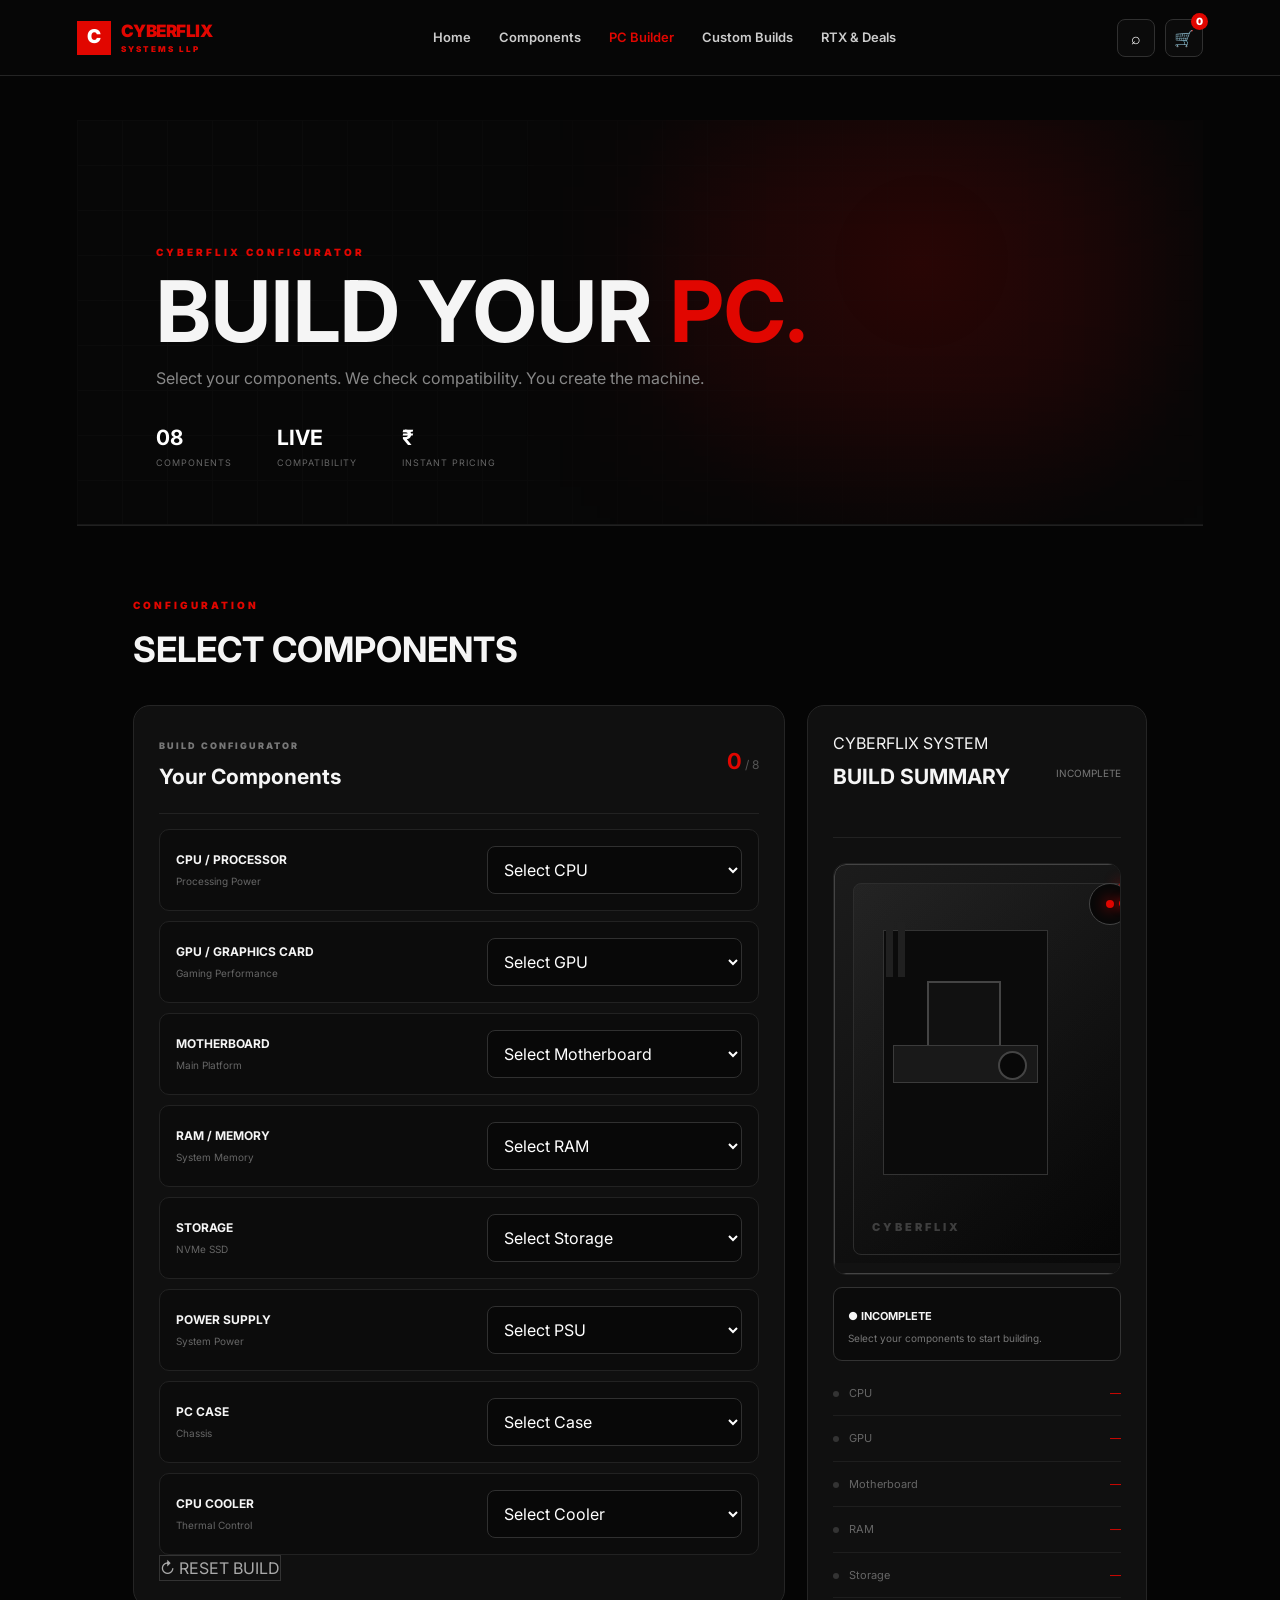
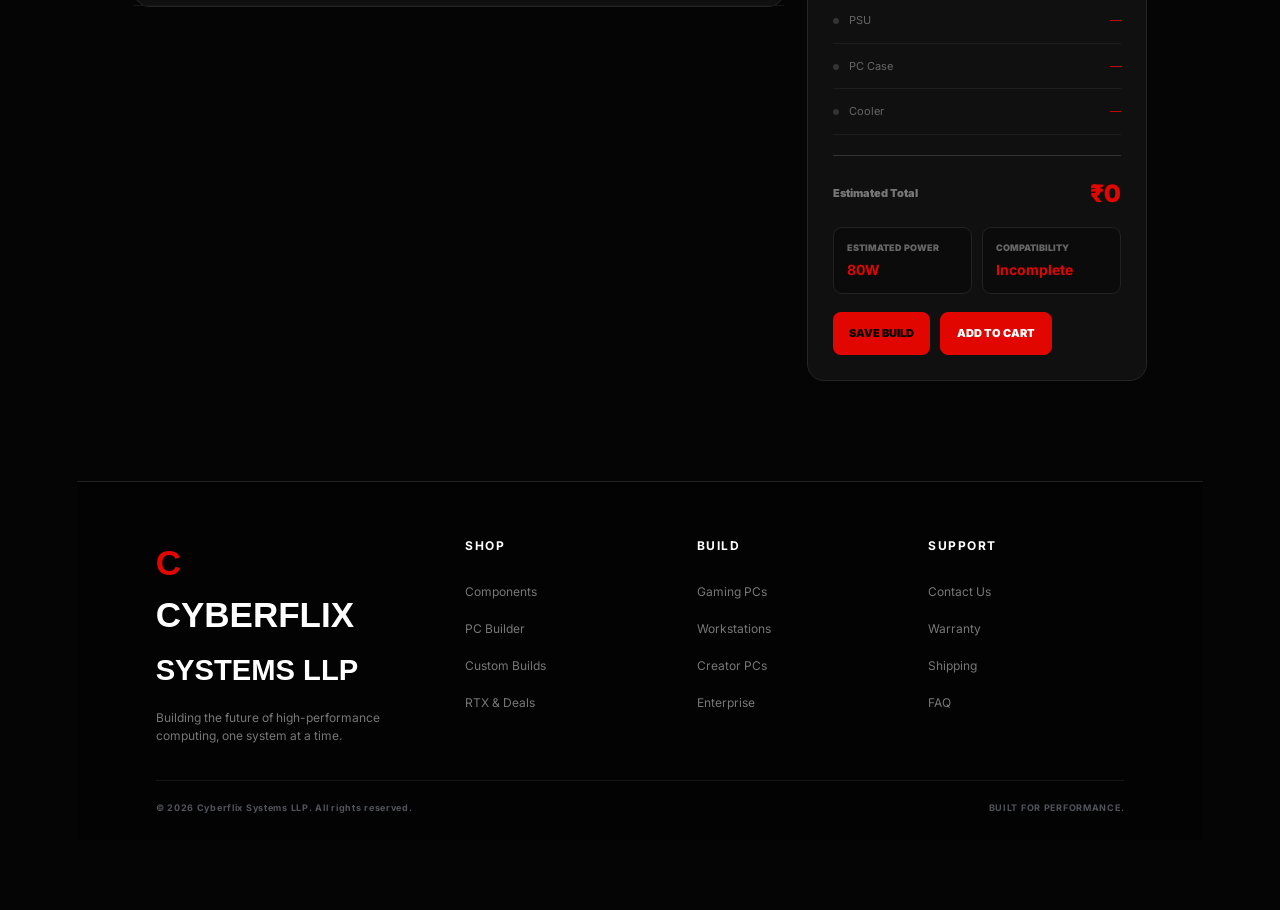
==== builder.html @ 54160a62 "Add files via upload" ====
<!DOCTYPE html>
<html lang="en">

<head>

    <meta charset="UTF-8">

    <meta
        name="viewport"
        content="width=device-width, initial-scale=1.0"
    >

    <title>PC Builder | Cyberflix Systems LLP</title>

    <link
        rel="stylesheet"
        href="style.css"
    >

    <link
        href="https://fonts.googleapis.com/css2?family=Inter:wght@400;500;600;700;800&family=Orbitron:wght@500;600;700;800&display=swap"
        rel="stylesheet"
    >

</head>


<body class="builder-page">


<!-- NAVBAR -->

<header class="navbar">

    <div class="nav-container">

        <a href="index.html" class="logo">

            <span class="logo-mark">
                C
            </span>

            <span class="logo-text">
                CYBERFLIX
                <small>SYSTEMS LLP</small>
            </span>

        </a>


        <nav class="nav-links">

            <a href="index.html">
                Home
            </a>

            <a href="components.html">
                Components
            </a>

            <a href="builder.html" class="active">
                PC Builder
            </a>

            <a href="index.html#custom-pcs">
                Custom Builds
            </a>

            <a href="index.html#deals">
                RTX & Deals
            </a>

        </nav>


        <div class="nav-actions">

            <button
                class="nav-icon"
                onclick="goToComponents()"
            >
                ⌕
            </button>

            <button
                class="nav-icon cart-icon"
                onclick="goToCart()"
            >
                🛒
                <span id="cartCount">0</span>
            </button>

            <button
                class="menu-btn"
                onclick="toggleMenu()"
            >
                ☰
            </button>

        </div>

    </div>

</header>


<!-- MOBILE MENU -->

<div
    class="mobile-menu"
    id="mobileMenu"
>

    <a href="index.html">Home</a>

    <a href="components.html">
        Components
    </a>

    <a href="builder.html">
        PC Builder
    </a>

    <a href="index.html#custom-pcs">
        Custom Builds
    </a>

    <a href="index.html#deals">
        RTX & Deals
    </a>

</div>


<!-- HERO -->

<section class="builder-hero">

    <div class="builder-grid-bg"></div>

    <div class="builder-glow"></div>


    <div class="builder-hero-content">

        <div class="builder-label">
            CYBERFLIX CONFIGURATOR
        </div>

        <h1>
            BUILD YOUR
            <span>PC.</span>
        </h1>

        <p>
            Select your components.
            We check compatibility.
            You create the machine.
        </p>


        <div class="builder-mini-stats">

            <div>
                <strong>08</strong>
                <span>Components</span>
            </div>

            <div>
                <strong>LIVE</strong>
                <span>Compatibility</span>
            </div>

            <div>
                <strong>₹</strong>
                <span>Instant Pricing</span>
            </div>

        </div>

    </div>

</section>


<!-- BUILDER -->

<main class="builder-container">

    <div class="builder-section-title">

        <span>
            CONFIGURATION
        </span>

        <h2>
            SELECT COMPONENTS
        </h2>

    </div>


    <div class="builder-layout">


        <!-- LEFT -->

        <section class="component-panel">

            <div class="panel-header">

                <div>

                    <span>
                        BUILD CONFIGURATOR
                    </span>

                    <h2>
                        Your Components
                    </h2>

                </div>


                <div class="component-count">

                    <strong id="selectedCount">
                        0
                    </strong>

                    / 8

                </div>

            </div>


            <div class="component-list">


                <!-- CPU -->

                <div class="component-row">

                    <div class="component-name">

                        <strong>
                            CPU / PROCESSOR
                        </strong>

                        <span>
                            Processing Power
                        </span>

                    </div>


                    <select
                        id="cpu"
                        class="component-select"
                    >

                        <option value="">
                            Select CPU
                        </option>

                        <option
                            value="18000"
                            data-name="Intel Core i5-14600K"
                            data-power="125"
                            data-platform="intel"
                        >
                            Intel Core i5-14600K — ₹18,000
                        </option>

                        <option
                            value="25000"
                            data-name="Intel Core i7-14700K"
                            data-power="125"
                            data-platform="intel"
                        >
                            Intel Core i7-14700K — ₹25,000
                        </option>

                        <option
                            value="32000"
                            data-name="AMD Ryzen 7 7800X3D"
                            data-power="120"
                            data-platform="amd"
                        >
                            AMD Ryzen 7 7800X3D — ₹32,000
                        </option>

                    </select>

                </div>


                <!-- GPU -->

                <div class="component-row">

                    <div class="component-name">

                        <strong>
                            GPU / GRAPHICS CARD
                        </strong>

                        <span>
                            Gaming Performance
                        </span>

                    </div>


                    <select
                        id="gpu"
                        class="component-select"
                    >

                        <option value="">
                            Select GPU
                        </option>

                        <option
                            value="30000"
                            data-name="GeForce RTX 4060 8GB"
                            data-power="115"
                        >
                            GeForce RTX 4060 8GB — ₹30,000
                        </option>

                        <option
                            value="50000"
                            data-name="GeForce RTX 4070 SUPER 12GB"
                            data-power="220"
                        >
                            GeForce RTX 4070 SUPER 12GB — ₹50,000
                        </option>

                        <option
                            value="75000"
                            data-name="GeForce RTX 4080 SUPER 16GB"
                            data-power="320"
                        >
                            GeForce RTX 4080 SUPER 16GB — ₹75,000
                        </option>

                    </select>

                </div>


                <!-- MOTHERBOARD -->

                <div class="component-row">

                    <div class="component-name">

                        <strong>
                            MOTHERBOARD
                        </strong>

                        <span>
                            Main Platform
                        </span>

                    </div>


                    <select
                        id="motherboard"
                        class="component-select"
                    >

                        <option value="">
                            Select Motherboard
                        </option>

                        <option
                            value="15000"
                            data-name="MSI B760 Gaming Plus WiFi"
                            data-platform="intel"
                        >
                            MSI B760 Gaming Plus WiFi — ₹15,000
                        </option>

                        <option
                            value="22000"
                            data-name="MSI Z790 Gaming WiFi"
                            data-platform="intel"
                        >
                            MSI Z790 Gaming WiFi — ₹22,000
                        </option>

                        <option
                            value="18000"
                            data-name="MSI B650 Gaming Plus"
                            data-platform="amd"
                        >
                            MSI B650 Gaming Plus — ₹18,000
                        </option>

                    </select>

                </div>


                <!-- RAM -->

                <div class="component-row">

                    <div class="component-name">

                        <strong>
                            RAM / MEMORY
                        </strong>

                        <span>
                            System Memory
                        </span>

                    </div>


                    <select
                        id="ram"
                        class="component-select"
                    >

                        <option value="">
                            Select RAM
                        </option>

                        <option
                            value="6000"
                            data-name="16GB DDR5 6000MHz"
                        >
                            16GB DDR5 6000MHz — ₹6,000
                        </option>

                        <option
                            value="11000"
                            data-name="32GB DDR5 6000MHz"
                        >
                            32GB DDR5 6000MHz — ₹11,000
                        </option>

                        <option
                            value="19000"
                            data-name="64GB DDR5 6000MHz"
                        >
                            64GB DDR5 6000MHz — ₹19,000
                        </option>

                    </select>

                </div>


                <!-- STORAGE -->

                <div class="component-row">

                    <div class="component-name">

                        <strong>
                            STORAGE
                        </strong>

                        <span>
                            NVMe SSD
                        </span>

                    </div>


                    <select
                        id="storage"
                        class="component-select"
                    >

                        <option value="">
                            Select Storage
                        </option>

                        <option
                            value="5000"
                            data-name="1TB NVMe SSD"
                        >
                            1TB NVMe SSD — ₹5,000
                        </option>

                        <option
                            value="9000"
                            data-name="2TB NVMe SSD"
                        >
                            2TB NVMe SSD — ₹9,000
                        </option>

                    </select>

                </div>


                <!-- PSU -->

                <div class="component-row">

                    <div class="component-name">

                        <strong>
                            POWER SUPPLY
                        </strong>

                        <span>
                            System Power
                        </span>

                    </div>


                    <select
                        id="psu"
                        class="component-select"
                    >

                        <option value="">
                            Select PSU
                        </option>

                        <option
                            value="7000"
                            data-name="650W Gold PSU"
                            data-watt="650"
                        >
                            650W Gold PSU — ₹7,000
                        </option>

                        <option
                            value="10000"
                            data-name="750W Gold PSU"
                            data-watt="750"
                        >
                            750W Gold PSU — ₹10,000
                        </option>

                        <option
                            value="15000"
                            data-name="850W Gold PSU"
                            data-watt="850"
                        >
                            850W Gold PSU — ₹15,000
                        </option>

                    </select>

                </div>


                <!-- CASE -->

                <div class="component-row">

                    <div class="component-name">

                        <strong>
                            PC CASE
                        </strong>

                        <span>
                            Chassis
                        </span>

                    </div>


                    <select
                        id="case"
                        class="component-select"
                    >

                        <option value="">
                            Select Case
                        </option>

                        <option
                            value="6000"
                            data-name="Airflow Gaming Case"
                        >
                            Airflow Gaming Case — ₹6,000
                        </option>

                        <option
                            value="9000"
                            data-name="RGB Gaming Case"
                        >
                            RGB Gaming Case — ₹9,000
                        </option>

                        <option
                            value="14000"
                            data-name="Premium Glass Case"
                        >
                            Premium Glass Case — ₹14,000
                        </option>

                    </select>

                </div>


                <!-- COOLER -->

                <div class="component-row">

                    <div class="component-name">

                        <strong>
                            CPU COOLER
                        </strong>

                        <span>
                            Thermal Control
                        </span>

                    </div>


                    <select
                        id="cooler"
                        class="component-select"
                    >

                        <option value="">
                            Select Cooler
                        </option>

                        <option
                            value="4000"
                            data-name="Air Cooler"
                        >
                            Air Cooler — ₹4,000
                        </option>

                        <option
                            value="8000"
                            data-name="240mm AIO Cooler"
                        >
                            240mm AIO Cooler — ₹8,000
                        </option>

                        <option
                            value="12000"
                            data-name="360mm AIO Cooler"
                        >
                            360mm AIO Cooler — ₹12,000
                        </option>

                    </select>

                </div>

            </div>


            <div class="reset-area">

                <button
                    class="reset-btn"
                    onclick="resetBuild()"
                >
                    ↻ RESET BUILD
                </button>

            </div>

        </section>


        <!-- RIGHT -->

        <aside class="build-summary">


            <div class="summary-header">

                <div>

                    <span>
                        CYBERFLIX SYSTEM
                    </span>

                    <h2>
                        BUILD SUMMARY
                    </h2>

                </div>


                <div
                    class="summary-status"
                    id="summaryStatus"
                >
                    INCOMPLETE
                </div>

            </div>


            <!-- PC PREVIEW -->

            <div class="pc-preview">

                <div class="preview-label">
                    LIVE PREVIEW
                </div>

                <div class="preview-ring ring-one"></div>

                <div class="preview-ring ring-two"></div>


                <div class="pc-case">

                    <div class="pc-glass"></div>

                    <div class="pc-board"></div>

                    <div class="pc-gpu"></div>

                    <div class="pc-ram ram-one"></div>

                    <div class="pc-ram ram-two"></div>

                    <div class="pc-fan"></div>

                    <div class="pc-led"></div>

                    <div class="pc-bottom"></div>

                </div>

            </div>


            <!-- COMPATIBILITY -->

            <div
                class="compatibility-box"
                id="compatibilityBox"
            >

                <strong>
                    ● INCOMPLETE
                </strong>

                <p>
                    Select all components to complete your build.
                </p>

            </div>


            <!-- SUMMARY -->

            <div class="summary-components">


                <div class="summary-item">

                    <div
                        class="summary-item-name"
                        id="summaryCpuName"
                    >
                        <i></i>
                        CPU
                    </div>

                    <span
                        class="summary-price"
                        id="summaryCpuPrice"
                    >
                        —
                    </span>

                </div>


                <div class="summary-item">

                    <div
                        class="summary-item-name"
                        id="summaryGpuName"
                    >
                        <i></i>
                        GPU
                    </div>

                    <span
                        class="summary-price"
                        id="summaryGpuPrice"
                    >
                        —
                    </span>

                </div>


                <div class="summary-item">

                    <div
                        class="summary-item-name"
                        id="summaryMotherboardName"
                    >
                        <i></i>
                        Motherboard
                    </div>

                    <span
                        class="summary-price"
                        id="summaryMotherboardPrice"
                    >
                        —
                    </span>

                </div>


                <div class="summary-item">

                    <div
                        class="summary-item-name"
                        id="summaryRamName"
                    >
                        <i></i>
                        RAM
                    </div>

                    <span
                        class="summary-price"
                        id="summaryRamPrice"
                    >
                        —
                    </span>

                </div>


                <div class="summary-item">

                    <div
                        class="summary-item-name"
                        id="summaryStorageName"
                    >
                        <i></i>
                        Storage
                    </div>

                    <span
                        class="summary-price"
                        id="summaryStoragePrice"
                    >
                        —
                    </span>

                </div>


                <div class="summary-item">

                    <div
                        class="summary-item-name"
                        id="summaryPsuName"
                    >
                        <i></i>
                        PSU
                    </div>

                    <span
                        class="summary-price"
                        id="summaryPsuPrice"
                    >
                        —
                    </span>

                </div>


                <div class="summary-item">

                    <div
                        class="summary-item-name"
                        id="summaryCaseName"
                    >
                        <i></i>
                        PC Case
                    </div>

                    <span
                        class="summary-price"
                        id="summaryCasePrice"
                    >
                        —
                    </span>

                </div>


                <div class="summary-item">

                    <div
                        class="summary-item-name"
                        id="summaryCoolerName"
                    >
                        <i></i>
                        Cooler
                    </div>

                    <span
                        class="summary-price"
                        id="summaryCoolerPrice"
                    >
                        —
                    </span>

                </div>

            </div>


            <!-- TOTAL -->

            <div class="build-total">

                <div class="total-row">

                    <span>
                        Estimated Total
                    </span>

                    <strong
                        id="totalPrice"
                        class="total-price"
                    >
                        ₹0
                    </strong>

                </div>


                <div class="build-info">

                    <div class="info-box">

                        <span>
                            Estimated Power
                        </span>

                        <strong id="powerValue">
                            0W
                        </strong>

                    </div>


                    <div class="info-box">

                        <span>
                            Compatibility
                        </span>

                        <strong id="compatibilityValue">
                            Incomplete
                        </strong>

                    </div>

                </div>


                <div class="builder-actions">

                    <button
                        class="builder-btn"
                        onclick="saveBuild()"
                    >
                        SAVE BUILD
                    </button>

                    <button
                        class="builder-btn primary"
                        onclick="addBuildToCart()"
                    >
                        ADD TO CART
                    </button>

                </div>

            </div>

        </aside>

    </div>

</main>


<!-- FOOTER -->

<footer class="footer">

    <div class="footer-container">

        <div class="footer-brand">

            <div class="footer-logo">

                <span>C</span>

                <div>
                    CYBERFLIX
                    <small>SYSTEMS LLP</small>
                </div>

            </div>

            <p>
                Building the future of high-performance
                computing, one system at a time.
            </p>

        </div>


        <div class="footer-column">

            <h4>SHOP</h4>

            <a href="components.html">Components</a>
            <a href="builder.html">PC Builder</a>
            <a href="#">Custom Builds</a>
            <a href="#">RTX & Deals</a>

        </div>


        <div class="footer-column">

            <h4>BUILD</h4>

            <a href="#">Gaming PCs</a>
            <a href="#">Workstations</a>
            <a href="#">Creator PCs</a>
            <a href="#">Enterprise</a>

        </div>


        <div class="footer-column">

            <h4>SUPPORT</h4>

            <a href="#">Contact Us</a>
            <a href="#">Warranty</a>
            <a href="#">Shipping</a>
            <a href="#">FAQ</a>

        </div>

    </div>


    <div class="footer-bottom">

        <span>
            © 2026 Cyberflix Systems LLP.
            All rights reserved.
        </span>

        <span>
            BUILT FOR PERFORMANCE.
        </span>

    </div>

</footer>


<script src="builder.js"></script>

</body>
</html>
---- style.css ----
/* =========================================================
   CYBERFLIX SYSTEMS LLP
   MASTER STYLE.CSS
   Home + Components + Builder + Cart + Checkout + Confirmation
   ========================================================= */

/* =========================
   RESET
========================= */

* {
    margin: 0;
    padding: 0;
    box-sizing: border-box;
}

html {
    scroll-behavior: smooth;
}

body {
    background: #050505;
    color: #ffffff;
    font-family: Arial, Helvetica, sans-serif;
    line-height: 1.5;
    overflow-x: hidden;
}

a {
    color: inherit;
    text-decoration: none;
}

button,
input,
select,
textarea {
    font-family: inherit;
}

button {
    cursor: pointer;
}

/* =========================
   VARIABLES
========================= */

:root {
    --black: #050505;
    --dark: #080808;
    --card: #101010;
    --card-light: #151515;
    --border: #272727;
    --border-light: #363636;
    --white: #ffffff;
    --gray: #888888;
    --light-gray: #aaaaaa;
    --green: #e10600;
}

/* =========================================================
   NAVBAR
========================================================= */

.navbar {
    position: fixed;
    top: 0;
    left: 0;

    width: 100%;
    height: 72px;

    padding: 0 6%;

    display: flex;
    align-items: center;
    justify-content: space-between;

    background: rgba(5, 5, 5, 0.96);

    border-bottom: 1px solid #222;

    z-index: 9999;

    backdrop-filter: blur(15px);
}

.logo {
    font-size: 19px;
    font-weight: 900;
    letter-spacing: -0.5px;
    white-space: nowrap;
}

.logo span {
    color: var(--green);
}

.navbar nav {
    display: flex;
    align-items: center;
    gap: 28px;
}

.navbar nav a {
    color: #cccccc;
    font-size: 13px;
    font-weight: 600;

    transition: 0.25s;
}

.navbar nav a:hover {
    color: var(--green);
}

.nav-actions {
    display: flex;
    align-items: center;
    gap: 8px;
}

.nav-actions a {
    border: 1px solid #333;
    border-radius: 7px;

    padding: 9px 14px;

    font-size: 12px;
    font-weight: 700;

    transition: 0.25s;
}

.nav-actions a:hover {
    color: var(--green);
    border-color: var(--green);
}

/* =========================================================
   HOME PAGE
========================================================= */

.hero {
    min-height: 100vh;

    padding: 120px 7% 70px;

    display: grid;
    grid-template-columns: 1fr 1fr;
    align-items: center;

    gap: 50px;

    background:
        radial-gradient(
            circle at 80% 45%,
            rgba(225,6,0,0.08),
            transparent 35%
        ),
        #050505;
}

.hero-content {
    position: relative;
    z-index: 2;
}

.hero-eyebrow {
    color: var(--green);

    font-size: 11px;
    font-weight: 900;

    letter-spacing: 4px;

    margin-bottom: 18px;
}

.hero h1 {
    font-size: clamp(48px, 7vw, 92px);

    line-height: 0.92;

    letter-spacing: -4px;

    font-weight: 900;

    margin-bottom: 25px;
}

.hero h1 span {
    color: var(--green);
}

.hero p {
    max-width: 620px;

    color: #999;

    font-size: 17px;

    line-height: 1.7;

    margin-bottom: 28px;
}

.hero-buttons {
    display: flex;
    flex-wrap: wrap;
    gap: 12px;
}

.btn-primary,
.btn-secondary {
    display: inline-flex;

    align-items: center;
    justify-content: center;

    padding: 14px 22px;

    border-radius: 8px;

    font-size: 12px;
    font-weight: 900;

    transition: 0.25s;
}

.btn-primary {
    background: var(--green);
    color: #050505;
}

.btn-primary:hover {
    transform: translateY(-3px);
    box-shadow: 0 12px 30px rgba(225,6,0,0.18);
}

.btn-secondary {
    color: white;
    border: 1px solid #333;
}

.btn-secondary:hover {
    color: var(--green);
    border-color: var(--green);
}

/* =========================================================
   HOME PC VISUAL
========================================================= */

.hero-visual {
    min-height: 500px;

    display: flex;
    align-items: center;
    justify-content: center;

    position: relative;
}

.pc-case {
    width: 310px;
    height: 410px;

    position: relative;

    border: 1px solid #444;
    border-radius: 12px;

    background:
        linear-gradient(
            145deg,
            #1c1c1c,
            #080808
        );

    box-shadow:
        30px 30px 80px rgba(0,0,0,0.7);
}

.pc-case::before {
    content: "";

    position: absolute;

    top: 18px;
    right: 18px;

    width: 7px;
    height: 7px;

    border-radius: 50%;

    background: var(--green);

    box-shadow: 0 0 14px var(--green);
}

.pc-glass {
    position: absolute;

    top: 18px;
    left: 18px;
    right: 18px;
    bottom: 18px;

    border: 1px solid #2d2d2d;
    border-radius: 8px;

    background:
        linear-gradient(
            135deg,
            rgba(255,255,255,0.04),
            rgba(0,0,0,0.35)
        );

    overflow: hidden;
}

.pc-glass::after {
    content: "CYBERFLIX";

    position: absolute;

    bottom: 18px;
    left: 18px;

    color: rgba(255,255,255,0.2);

    font-size: 11px;

    letter-spacing: 3px;

    font-weight: 900;
}

.pc-board {
    position: absolute;

    top: 65px;
    left: 48px;

    width: 165px;
    height: 245px;

    border: 1px solid #333;

    background: #0b0b0b;
}

.pc-board::before {
    content: "";

    position: absolute;

    top: 50px;
    left: 43px;

    width: 70px;
    height: 70px;

    border: 2px solid #444;

    background: #111;
}

.pc-gpu {
    position: absolute;

    top: 180px;
    left: 58px;

    width: 145px;
    height: 38px;

    background: #191919;

    border: 1px solid #3b3b3b;
}

.pc-gpu::after {
    content: "";

    position: absolute;

    right: 10px;
    top: 5px;

    width: 25px;
    height: 25px;

    border-radius: 50%;

    border: 2px solid #444;

    background: #080808;
}

.pc-fan {
    position: absolute;

    right: 25px;

    width: 55px;
    height: 55px;

    border-radius: 50%;

    background: #080808;

    border: 2px solid #333;
}

.pc-fan::after {
    content: "";

    position: absolute;

    top: 50%;
    left: 50%;

    width: 8px;
    height: 8px;

    transform: translate(-50%, -50%);

    border-radius: 50%;

    background: var(--green);

    box-shadow: 0 0 14px var(--green);
}

.fan-1 {
    top: 30px;
}

.fan-2 {
    top: 100px;
}

.fan-3 {
    top: 170px;
}

/* =========================================================
   COMMON SECTION
========================================================= */

.section-container {
    width: 100%;
    max-width: 1400px;

    margin: auto;

    padding-left: 6%;
    padding-right: 6%;
}

.section-label {
    color: var(--green);

    font-size: 11px;

    letter-spacing: 3px;

    font-weight: 900;

    margin-bottom: 10px;
}

.section-title {
    font-size: clamp(35px, 5vw, 65px);

    line-height: 1;

    letter-spacing: -3px;

    font-weight: 900;
}

.section-title span {
    color: var(--green);
}

/* =========================================================
   COMPONENT HOME SECTION
========================================================= */

.components-section {
    padding: 100px 0;

    background: #080808;
}

.components-heading {
    display: flex;

    justify-content: space-between;
    align-items: flex-end;

    gap: 30px;

    margin-bottom: 40px;
}

.components-heading p {
    max-width: 420px;

    color: #777;

    font-size: 13px;
}

/* =========================================================
   COMPONENT CARDS
========================================================= */

.component-grid {
    display: grid;

    grid-template-columns: repeat(4, 1fr);

    gap: 14px;
}

.component-card {
    min-height: 255px;

    padding: 25px;

    position: relative;

    overflow: hidden;

    background:
        linear-gradient(
            145deg,
            #131313,
            #090909
        );

    border: 1px solid #252525;

    border-radius: 14px;

    transition: 0.3s;
}

.component-card:hover {
    transform: translateY(-6px);

    border-color: rgba(225,6,0,0.45);

    box-shadow: 0 20px 50px rgba(0,0,0,0.5);
}

.component-card .component-icon {
    width: 45px;
    height: 45px;

    display: flex;
    align-items: center;
    justify-content: center;

    margin-bottom: 32px;

    border: 1px solid #333;
    border-radius: 9px;

    color: var(--green);

    background: #080808;

    font-size: 12px;
    font-weight: 900;
}

.component-card h3 {
    font-size: 19px;

    margin-bottom: 5px;
}

.component-card p {
    color: #777;

    font-size: 13px;

    margin-bottom: 22px;
}

.component-card a {
    color: #fff;

    font-size: 12px;

    font-weight: 800;
}

.component-card a:hover {
    color: var(--green);
}

/* =========================================================
   BUILDER TEASER
========================================================= */

.builder-section {
    padding: 110px 0;

    background:
        radial-gradient(
            circle at 15% 50%,
            rgba(225,6,0,0.06),
            transparent 35%
        ),
        #050505;
}

.builder-box {
    max-width: 1400px;

    margin: auto;

    padding: 55px;

    display: grid;

    grid-template-columns: 1.1fr 0.9fr;

    align-items: center;

    gap: 50px;

    background: #0d0d0d;

    border: 1px solid #252525;

    border-radius: 20px;
}

.builder-content h2 {
    font-size: clamp(40px, 5vw, 70px);

    line-height: 0.95;

    letter-spacing: -3px;

    margin-bottom: 20px;
}

.builder-content h2 span {
    color: var(--green);
}

.builder-content p {
    color: #888;

    max-width: 560px;

    margin-bottom: 28px;
}

.builder-features {
    display: grid;

    grid-template-columns: 1fr 1fr;

    gap: 10px;

    margin-bottom: 28px;
}

.builder-feature {
    padding: 13px;

    border: 1px solid #252525;

    border-radius: 8px;

    color: #999;

    font-size: 12px;
}

.builder-feature strong {
    color: var(--green);
}

/* =========================================================
   WHY SECTION
========================================================= */

.why-section {
    padding: 100px 0;

    background: #080808;
}

.why-grid {
    max-width: 1400px;

    margin: 40px auto 0;

    padding: 0 6%;

    display: grid;

    grid-template-columns: repeat(3, 1fr);

    gap: 15px;
}

.why-card {
    padding: 30px;

    background: #101010;

    border: 1px solid #252525;

    border-radius: 14px;
}

.why-number {
    color: var(--green);

    font-size: 11px;

    letter-spacing: 2px;

    font-weight: 900;

    margin-bottom: 28px;
}

.why-card h3 {
    font-size: 19px;

    margin-bottom: 10px;
}

.why-card p {
    color: #777;

    font-size: 13px;

    line-height: 1.7;
}

/* =========================================================
   FOOTER
========================================================= */

footer {
    background: #030303;

    border-top: 1px solid #202020;

    padding: 55px 6% 25px;
}

.footer-content {
    max-width: 1400px;

    margin: auto;

    display: grid;

    grid-template-columns: 1.5fr 1fr 1fr 1fr;

    gap: 40px;
}

.footer-brand p {
    max-width: 340px;

    color: #666;

    font-size: 12px;

    margin-top: 15px;
}

.footer-column h4 {
    color: #fff;

    font-size: 11px;

    letter-spacing: 1.5px;

    margin-bottom: 18px;
}

.footer-column a {
    display: block;

    color: #666;

    font-size: 12px;

    margin-bottom: 9px;

    transition: 0.2s;
}

.footer-column a:hover {
    color: var(--green);
}

.footer-bottom {
    max-width: 1400px;

    margin: 40px auto 0;

    padding-top: 20px;

    border-top: 1px solid #181818;

    display: flex;

    justify-content: space-between;

    color: #555;

    font-size: 11px;
}

/* =========================================================
   COMPONENT STORE PAGE
========================================================= */

.store-page {
    padding-top: 72px;
}

.store-hero {
    padding: 80px 7%;

    background:
        radial-gradient(
            circle at 80% 40%,
            rgba(225,6,0,0.07),
            transparent 35%
        );
}

.store-hero h1 {
    font-size: clamp(45px, 7vw, 90px);

    line-height: 0.95;

    letter-spacing: -4px;
}

.store-hero h1 span {
    color: var(--green);
}

.store-hero p {
    max-width: 600px;

    color: #777;

    margin-top: 18px;
}

.category-filter {
    display: flex;
    flex-wrap: wrap;
    gap: 8px;

    padding: 18px 7%;

    background: #080808;

    border-top: 1px solid #202020;
    border-bottom: 1px solid #202020;
}

.filter-btn {
    padding: 9px 14px;

    background: transparent;

    border: 1px solid #303030;

    border-radius: 7px;

    color: #888;

    font-size: 11px;

    font-weight: 800;
}

.filter-btn:hover,
.filter-btn.active {
    background: var(--green);

    border-color: var(--green);

    color: #050505;
}

.product-grid {
    max-width: 1400px;

    margin: auto;

    padding: 45px 6% 90px;

    display: grid;

    grid-template-columns: repeat(4, 1fr);

    gap: 16px;
}

.product-card {
    background: #101010;

    border: 1px solid #252525;

    border-radius: 13px;

    overflow: hidden;

    transition: 0.3s;
}

.product-card:hover {
    transform: translateY(-5px);

    border-color: rgba(225,6,0,0.4);
}

.product-image {
    height: 225px;

    background: #080808;

    display: flex;

    align-items: center;
    justify-content: center;

    overflow: hidden;
}

.product-image img {
    width: 100%;
    height: 100%;

    object-fit: contain;

    padding: 18px;

    transition: 0.3s;
}

.product-card:hover .product-image img {
    transform: scale(1.04);
}

.product-info {
    padding: 18px;
}

.product-category {
    color: var(--green);

    font-size: 10px;

    letter-spacing: 1.5px;

    font-weight: 900;

    margin-bottom: 7px;
}

.product-name {
    font-size: 15px;

    font-weight: 800;

    margin-bottom: 6px;
}

.product-brand {
    color: #666;

    font-size: 11px;

    margin-bottom: 14px;
}

.product-price {
    font-size: 18px;

    font-weight: 900;

    margin-bottom: 14px;
}

.product-actions {
    display: grid;

    grid-template-columns: 1fr 1fr;

    gap: 7px;
}

.product-actions button {
    padding: 10px;

    background: #090909;

    border: 1px solid #303030;

    border-radius: 7px;

    color: #fff;

    font-size: 10px;

    font-weight: 800;
}

.product-actions button:hover {
    color: var(--green);

    border-color: var(--green);
}

/* =========================================================
   BUILDER PAGE
========================================================= */

.builder-page {
    min-height: 100vh;

    padding: 120px 6% 70px;

    background:
        radial-gradient(
            circle at 80% 20%,
            rgba(225,6,0,0.05),
            transparent 30%
        );
}

.builder-layout {
    max-width: 1400px;

    margin: auto;

    display: grid;

    grid-template-columns: 1fr 0.8fr;

    gap: 25px;
}

.builder-panel,
.build-summary {
    background: #0d0d0d;

    border: 1px solid #252525;

    border-radius: 16px;

    padding: 25px;
}

.builder-panel h2,
.build-summary h2 {
    margin-bottom: 24px;
}

.component-selector {
    margin-bottom: 17px;
}

.component-selector label {
    display: block;

    color: #888;

    font-size: 11px;

    letter-spacing: 1px;

    text-transform: uppercase;

    margin-bottom: 7px;
}

.component-selector select {
    width: 100%;

    padding: 13px;

    background: #080808;

    border: 1px solid #303030;

    border-radius: 8px;

    color: white;

    outline: none;
}

.component-selector select:focus {
    border-color: var(--green);
}

.build-total {
    color: var(--green);

    font-size: 30px;

    font-weight: 900;
}

/* =========================================================
   BUILDER 3D SUMMARY
========================================================= */

.build-preview,
.builder-preview {
    min-height: 360px;

    display: flex;

    align-items: center;
    justify-content: center;

    position: relative;
}

.preview-case {
    width: 220px;
    height: 300px;

    border: 1px solid #444;

    border-radius: 12px;

    background:
        linear-gradient(
            145deg,
            #1b1b1b,
            #070707
        );

    position: relative;

    box-shadow: 20px 25px 60px rgba(0,0,0,0.65);
}

.preview-case::before {
    content: "";

    position: absolute;

    top: 15px;
    right: 15px;

    width: 6px;
    height: 6px;

    border-radius: 50%;

    background: var(--green);

    box-shadow: 0 0 12px var(--green);
}

.preview-glass {
    position: absolute;

    top: 18px;
    left: 18px;
    right: 18px;
    bottom: 18px;

    border: 1px solid #2f2f2f;

    border-radius: 8px;
}

.preview-motherboard {
    position: absolute;

    left: 38px;
    top: 55px;

    width: 115px;
    height: 170px;

    border: 1px solid #343434;

    background: #0a0a0a;
}

.preview-gpu {
    position: absolute;

    left: 45px;
    top: 145px;

    width: 125px;
    height: 30px;

    background: #181818;

    border: 1px solid #444;
}

.preview-fan {
    position: absolute;

    right: 28px;

    width: 42px;
    height: 42px;

    border-radius: 50%;

    border: 2px solid #333;

    background: #080808;
}

.preview-fan::after {
    content: "";

    position: absolute;

    left: 50%;
    top: 50%;

    width: 6px;
    height: 6px;

    transform: translate(-50%, -50%);

    border-radius: 50%;

    background: var(--green);
}

.preview-fan.one {
    top: 40px;
}

.preview-fan.two {
    top: 92px;
}

.preview-fan.three {
    top: 144px;
}

/* =========================================================
   CART PAGE
========================================================= */

.cart-page {
    min-height: 100vh;

    padding: 120px 7% 70px;
}

.cart-header {
    max-width: 1250px;

    margin: 0 auto 35px;
}

.cart-header h1 {
    font-size: clamp(38px, 5vw, 65px);

    line-height: 1;

    letter-spacing: -3px;
}

.cart-header h1 span {
    color: var(--green);
}

.cart-header p {
    color: #777;

    margin-top: 10px;
}

.cart-layout {
    max-width: 1250px;

    margin: auto;

    display: grid;

    grid-template-columns: 1.5fr 0.75fr;

    gap: 25px;
}

.cart-card,
.cart-summary {
    background: #101010;

    border: 1px solid #242424;

    border-radius: 18px;

    padding: 25px;
}

.cart-card h2,
.cart-summary h2 {
    margin-bottom: 22px;
}

.cart-item {
    display: grid;

    grid-template-columns: 60px 1fr auto;

    align-items: center;

    gap: 18px;

    padding: 18px 0;

    border-bottom: 1px solid #242424;
}

.component-icon {
    width: 60px;
    height: 60px;

    display: flex;
    align-items: center;
    justify-content: center;

    background: #080808;

    border: 1px solid #303030;

    border-radius: 10px;

    color: var(--green);

    font-size: 11px;

    font-weight: 900;
}

.item-category {
    color: #777;

    font-size: 10px;

    text-transform: uppercase;

    letter-spacing: 1px;
}

.item-name {
    font-size: 14px;

    font-weight: 800;
}

.item-price {
    color: var(--green);

    font-weight: 900;

    white-space: nowrap;
}

.cart-actions {
    display: flex;

    justify-content: space-between;

    gap: 15px;

    margin-top: 20px;
}

.clear-btn {
    padding: 11px 17px;

    background: transparent;

    color: #aaa;

    border: 1px solid #333;

    border-radius: 8px;
}

.clear-btn:hover {
    color: #ff5555;

    border-color: #ff5555;
}

.back-builder {
    color: #777;

    font-size: 12px;

    transition: 0.2s;
}

.back-builder:hover {
    color: var(--green);
}

.summary-row {
    display: flex;

    justify-content: space-between;

    gap: 20px;

    margin: 13px 0;

    font-size: 13px;
}

.summary-row span:first-child {
    color: #777;
}

.divider,
.summary-divider {
    height: 1px;

    background: #292929;

    margin: 20px 0;
}

.cart-total,
.summary-total {
    display: flex;

    justify-content: space-between;

    align-items: center;

    font-size: 21px;

    font-weight: 900;
}

.cart-total span:last-child,
.summary-total span:last-child {
    color: var(--green);
}

.checkout-btn,
.place-order-btn {
    width: 100%;

    display: block;

    text-align: center;

    padding: 15px;

    margin-top: 23px;

    background: var(--green);

    color: #050505;

    border: none;

    border-radius: 9px;

    font-size: 12px;

    font-weight: 900;

    transition: 0.25s;
}

.checkout-btn:hover,
.place-order-btn:hover {
    transform: translateY(-2px);

    box-shadow: 0 10px 30px rgba(225,6,0,0.15);
}

.empty-cart {
    text-align: center;

    padding: 70px 20px;
}

.empty-cart-icon {
    font-size: 50px;

    margin-bottom: 15px;
}

.empty-cart p {
    color: #777;

    margin: 10px 0 25px;
}

.shop-btn {
    display: inline-block;

    padding: 13px 22px;

    background: var(--green);

    color: #050505;

    border-radius: 8px;

    font-size: 12px;

    font-weight: 900;
}

/* =========================================================
   CHECKOUT PAGE
========================================================= */

.checkout-page {
    min-height: 100vh;

    padding: 120px 7% 70px;
}

.checkout-header {
    max-width: 1250px;

    margin: 0 auto 35px;
}

.checkout-header h1 {
    font-size: clamp(38px, 5vw, 65px);

    letter-spacing: -3px;
}

.checkout-header h1 span {
    color: var(--green);
}

.checkout-header p {
    color: #777;

    margin-top: 10px;
}

.checkout-layout {
    max-width: 1250px;

    margin: auto;

    display: grid;

    grid-template-columns: 1.5fr 0.8fr;

    gap: 25px;
}

.checkout-card,
.summary-card {
    background: #101010;

    border: 1px solid #242424;

    border-radius: 18px;

    padding: 28px;
}

.checkout-card h2,
.summary-card h2 {
    margin-bottom: 22px;
}

.section-title {
    color: var(--green);

    font-size: 11px;

    letter-spacing: 1.5px;

    text-transform: uppercase;

    font-weight: 900;

    margin: 25px 0 14px;
}

.form-grid {
    display: grid;

    grid-template-columns: 1fr 1fr;

    gap: 14px;
}

.form-group {
    display: flex;

    flex-direction: column;

    gap: 7px;
}

.form-group.full {
    grid-column: 1 / -1;
}

.form-group label {
    color: #999;

    font-size: 11px;
}

.form-group input,
.form-group textarea,
.form-group select {
    width: 100%;

    padding: 13px;

    background: #080808;

    color: white;

    border: 1px solid #303030;

    border-radius: 8px;

    outline: none;

    font-size: 13px;
}

.form-group textarea {
    min-height: 90px;

    resize: vertical;
}

.form-group input:focus,
.form-group textarea:focus,
.form-group select:focus {
    border-color: var(--green);
}

.payment-options {
    display: grid;

    gap: 10px;
}

.payment-option {
    display: block;

    padding: 15px;

    background: #080808;

    border: 1px solid #303030;

    border-radius: 10px;

    cursor: pointer;

    transition: 0.2s;
}

.payment-option:hover,
.payment-option.active {
    border-color: var(--green);

    background: rgba(225,6,0,0.04);
}

.payment-option input {
    accent-color: var(--green);

    margin-right: 8px;
}

.payment-option strong {
    font-size: 13px;
}

.payment-option span {
    display: block;

    color: #666;

    font-size: 11px;

    margin: 5px 0 0 22px;
}

.summary-items {
    display: flex;

    flex-direction: column;

    gap: 13px;
}

.summary-item {
    display: flex;

    justify-content: space-between;

    gap: 15px;

    font-size: 13px;
}

.summary-item span:first-child {
    color: #888;
}

.secure-note {
    text-align: center;

    color: #666;

    font-size: 11px;

    margin-top: 15px;
}

/* =========================================================
   ORDER CONFIRMATION
========================================================= */

.confirmation-page {
    min-height: 100vh;

    padding: 120px 6% 70px;

    display: flex;

    justify-content: center;
}

.confirmation-wrapper {
    width: 100%;

    max-width: 1000px;
}

.success-card {
    text-align: center;

    padding: 50px 30px;

    background: #101010;

    border: 1px solid #252525;

    border-radius: 20px;
}

.success-icon {
    width: 75px;
    height: 75px;

    display: flex;
    align-items: center;
    justify-content: center;

    margin: 0 auto 22px;

    border-radius: 50%;

    background: var(--green);

    color: #050505;

    font-size: 36px;

    font-weight: 900;
}

.success-card h1 {
    font-size: clamp(35px, 6vw, 65px);

    line-height: 1;

    letter-spacing: -3px;
}

.success-card h1 span {
    color: var(--green);
}

.success-card > p {
    color: #888;

    margin: 12px 0 28px;
}

.order-id-box {
    display: inline-block;

    padding: 14px 24px;

    background: #080808;

    border: 1px solid #303030;

    border-radius: 9px;
}

.order-id-label {
    display: block;

    color: #666;

    font-size: 10px;

    text-transform: uppercase;

    letter-spacing: 1px;

    margin-bottom: 5px;
}

.order-id {
    color: var(--green);

    font-size: 18px;

    font-weight: 900;
}

.confirmation-grid {
    display: grid;

    grid-template-columns: 1fr 1fr;

    gap: 18px;

    margin-top: 25px;

    text-align: left;
}

.info-card {
    padding: 21px;

    background: #080808;

    border: 1px solid #252525;

    border-radius: 12px;
}

.info-card h3 {
    color: var(--green);

    font-size: 11px;

    letter-spacing: 1px;

    text-transform: uppercase;

    margin-bottom: 15px;
}

.info-row {
    display: flex;

    justify-content: space-between;

    gap: 20px;

    margin: 9px 0;

    font-size: 13px;
}

.info-row span:first-child {
    color: #666;
}

.info-row strong {
    text-align: right;
}

.order-items {
    margin-top: 18px;

    padding: 21px;

    background: #080808;

    border: 1px solid #252525;

    border-radius: 12px;

    text-align: left;
}

.order-items h3 {
    margin-bottom: 12px;
}

.item-row {
    display: flex;

    justify-content: space-between;

    gap: 20px;

    padding: 11px 0;

    border-bottom: 1px solid #202020;

    font-size: 12px;
}

.item-row span {
    color: #888;
}

.item-row strong {
    color: white;
}

.final-total {
    display: flex;

    justify-content: space-between;

    padding-top: 18px;

    margin-top: 10px;

    border-top: 1px solid #303030;

    font-size: 20px;

    font-weight: 900;
}

.final-total strong {
    color: var(--green);
}

.confirmation-actions {
    display: flex;

    justify-content: center;

    flex-wrap: wrap;

    gap: 10px;

    margin-top: 28px;
}

.confirm-btn {
    display: inline-flex;

    align-items: center;
    justify-content: center;

    padding: 13px 21px;

    border-radius: 8px;

    font-size: 11px;

    font-weight: 900;

    transition: 0.2s;
}

.primary-btn {
    background: var(--green);

    color: #050505;
}

.secondary-btn {
    border: 1px solid #333;

    color: white;
}

.confirm-btn:hover {
    transform: translateY(-2px);
}

/* =========================================================
   SEARCH
========================================================= */

.search-box {
    background: #080808;

    border: 1px solid #303030;

    border-radius: 8px;

    color: white;

    outline: none;

    padding: 12px 15px;
}

.search-box:focus {
    border-color: var(--green);
}

/* =========================================================
   SCROLLBAR
========================================================= */

::-webkit-scrollbar {
    width: 8px;
}

::-webkit-scrollbar-track {
    background: #050505;
}

::-webkit-scrollbar-thumb {
    background: #292929;

    border-radius: 10px;
}

::-webkit-scrollbar-thumb:hover {
    background: #444;
}

/* =========================================================
   RESPONSIVE
========================================================= */

@media (max-width: 1100px) {

    .navbar nav {
        gap: 18px;
    }

    .hero {
        grid-template-columns: 1fr;
    }

    .hero-visual {
        min-height: 420px;
    }

    .component-grid {
        grid-template-columns: repeat(2, 1fr);
    }

    .product-grid {
        grid-template-columns: repeat(3, 1fr);
    }

    .builder-layout {
        grid-template-columns: 1fr;
    }

    .footer-content {
        grid-template-columns: repeat(2, 1fr);
    }

    .checkout-layout {
        grid-template-columns: 1fr;
    }

    .cart-layout {
        grid-template-columns: 1fr;
    }
}

@media (max-width: 800px) {

    .navbar {
        padding: 0 5%;
    }

    .navbar nav {
        display: none;
    }

    .hero {
        padding-left: 5%;
        padding-right: 5%;
    }

    .components-heading {
        display: block;
    }

    .builder-box {
        grid-template-columns: 1fr;

        padding: 30px;
    }

    .why-grid {
        grid-template-columns: 1fr;
    }

    .product-grid {
        grid-template-columns: repeat(2, 1fr);

        padding-left: 5%;
        padding-right: 5%;
    }

    .footer-content {
        grid-template-columns: 1fr;
    }

    .footer-bottom {
        flex-direction: column;
    }

    .confirmation-grid {
        grid-template-columns: 1fr;
    }
}

@media (max-width: 600px) {

    .logo {
        font-size: 16px;
    }

    .nav-actions a {
        padding: 8px 10px;
    }

    .hero {
        padding-top: 110px;
    }

    .hero h1 {
        font-size: 45px;

        letter-spacing: -2px;
    }

    .hero p {
        font-size: 14px;
    }

    .hero-visual {
        min-height: 360px;
    }

    .pc-case {
        width: 250px;
        height: 340px;
    }

    .component-grid {
        grid-template-columns: 1fr;
    }

    .product-grid {
        grid-template-columns: 1fr;
    }

    .builder-features {
        grid-template-columns: 1fr;
    }

    .builder-box {
        padding: 22px;
    }

    .form-grid {
        grid-template-columns: 1fr;
    }

    .form-group.full {
        grid-column: auto;
    }

    .cart-item {
        grid-template-columns: 50px 1fr;
    }

    .cart-item .item-price {
        grid-column: 2;
    }

    .component-icon {
        width: 48px;
        height: 48px;
    }

    .cart-actions {
        flex-direction: column;
    }

    .confirmation-page {
        padding-left: 5%;
        padding-right: 5%;
    }

    .success-card {
        padding: 35px 18px;
    }

    .info-row {
        flex-direction: column;

        gap: 3px;
    }

    .info-row strong {
        text-align: left;
    }
}

/* =========================================================
   CYBERFLIX FINAL UI COMPATIBILITY LAYER
   Matches the current HTML classes in all pages.
========================================================= */

:root{
  --green:#e10600;
  --black:#050505;
  --dark:#0a0a0a;
  --card:#101010;
  --line:#252525;
  --muted:#8b8b8b;
}

body{background:#050505;color:#fff;font-family:Inter,Arial,Helvetica,sans-serif;}
img{max-width:100%;display:block;}
button,select,input,textarea{font:inherit;}

/* ---------- shared navbar ---------- */
.navbar{height:74px;background:rgba(5,5,5,.94);border-bottom:1px solid #222;}
.nav-container{width:min(1250px,90%);height:100%;margin:auto;display:flex;align-items:center;justify-content:space-between;gap:28px;}
.logo{display:flex;align-items:center;gap:10px;color:#fff;font-weight:900;}
.logo-mark{width:34px;height:34px;border:1px solid var(--green);display:grid;place-items:center;color:var(--green);font-weight:900;}
.logo-text{font-size:17px;line-height:1;}
.logo-text small{display:block;color:#777;font-size:8px;letter-spacing:2px;margin-top:5px;}
.nav-links{display:flex;align-items:center;gap:28px;}
.nav-links a{color:#aaa;font-size:13px;font-weight:700;}
.nav-links a:hover,.nav-links a.active{color:var(--green);}
.nav-actions{display:flex;align-items:center;gap:8px;}
.nav-icon,.menu-btn{width:38px;height:38px;border:1px solid #303030;background:#0b0b0b;color:#fff;border-radius:8px;}
.nav-icon:hover,.menu-btn:hover{border-color:var(--green);color:var(--green);}
.cart-icon{position:relative;}
.cart-icon span{position:absolute;right:-6px;top:-7px;min-width:17px;height:17px;border-radius:20px;background:var(--green);color:#050505;font-size:10px;display:grid;place-items:center;font-weight:900;}
.mobile-menu{display:none;position:fixed;top:74px;left:0;right:0;background:#080808;border-bottom:1px solid #222;padding:18px 6%;z-index:9998;}
.mobile-menu a{display:block;padding:12px 0;color:#bbb;border-bottom:1px solid #1d1d1d;font-weight:700;}
.mobile-menu.show{display:block;}

/* ---------- home ---------- */
.hero{min-height:100vh;padding:120px 7% 80px;display:grid;grid-template-columns:1.05fr .95fr;align-items:center;gap:40px;background:radial-gradient(circle at 78% 45%,rgba(225,6,0,.09),transparent 32%),#050505;}
.hero-content{max-width:700px;}
.eyebrow,.hero-eyebrow{color:var(--green);font-size:11px;font-weight:900;letter-spacing:3px;margin-bottom:18px;}
.hero h1{font-size:clamp(52px,7vw,92px);line-height:.9;letter-spacing:-4px;}
.hero h1 span{color:var(--green);}
.hero-text,.hero p{color:#999;max-width:620px;font-size:16px;line-height:1.7;margin:25px 0;}
.hero-buttons{display:flex;gap:12px;flex-wrap:wrap;}
.btn{display:inline-flex;align-items:center;justify-content:center;padding:14px 22px;border-radius:8px;font-size:12px;font-weight:900;}
.btn.primary,.btn-primary{background:var(--green);color:#050505;}
.btn.secondary,.btn-secondary{border:1px solid #333;color:#fff;}
.btn:hover{transform:translateY(-2px);}
.pc-visual{min-height:520px;display:grid;place-items:center;position:relative;}
.pc-glow{position:absolute;width:380px;height:380px;border-radius:50%;background:rgba(225,6,0,.08);filter:blur(60px);}
.pc-visual .pc-case{z-index:2;}
.pc-visual .glass{position:absolute;inset:18px;border:1px solid #333;border-radius:9px;background:linear-gradient(135deg,rgba(255,255,255,.04),rgba(0,0,0,.3));overflow:hidden;}
.pc-visual .fan{position:absolute;width:70px;height:70px;border:2px solid #333;border-radius:50%;box-shadow:0 0 20px rgba(225,6,0,.12);}
.pc-visual .fan::after{content:"";position:absolute;inset:27px;border-radius:50%;background:var(--green);box-shadow:0 0 12px var(--green);}
.pc-visual .fan1{right:22px;top:25px}.pc-visual .fan2{right:22px;top:105px}.pc-visual .fan3{right:22px;top:185px;}
.pc-visual .gpu{position:absolute;left:35px;top:180px;width:160px;height:42px;border:1px solid #383838;background:#161616;display:grid;place-items:center;color:#777;font-size:10px;font-weight:900;letter-spacing:2px;}
.components{padding:100px 7%;background:#080808;}
.section-title{text-align:center;margin-bottom:45px;}
.section-title p{color:var(--green);font-size:10px;letter-spacing:3px;font-weight:900;}
.section-title h2{font-size:42px;margin-top:10px;letter-spacing:-2px;}
.section-title h2 span{color:var(--green);}
.component-grid{display:grid;grid-template-columns:repeat(4,1fr);gap:14px;max-width:1250px;margin:auto;}
.component-card{background:#101010;border:1px solid #242424;border-radius:12px;padding:28px;transition:.25s;}
.component-card:hover{transform:translateY(-5px);border-color:#444;}
.component-card .icon{font-size:25px;color:var(--green);margin-bottom:20px;}
.component-card h3{font-size:15px}.component-card p{color:#777;font-size:12px;margin:7px 0 18px}.component-card a{color:var(--green);font-size:12px;font-weight:800;}
.builder{padding:100px 7%;display:grid;grid-template-columns:1fr 380px;gap:60px;align-items:center;background:#050505;}
.builder-content{max-width:650px}.builder-content h2{font-size:clamp(40px,5vw,65px);line-height:.95;margin-bottom:20px}.builder-content h2 span{color:var(--green)}.builder-content>p{color:#888;line-height:1.7;}
.builder-features{display:grid;gap:12px;margin:28px 0}.builder-features div{display:flex;gap:15px;align-items:center}.builder-features strong{color:var(--green);font-size:12px}.builder-features span{color:#bbb;font-size:13px;}
.builder-btn{border:0;background:var(--green);color:#050505;padding:14px 22px;border-radius:8px;font-weight:900;}
.builder-card{background:#101010;border:1px solid #252525;border-radius:16px;padding:25px;}
.build-header{display:flex;justify-content:space-between;color:#aaa;font-size:11px;font-weight:900;letter-spacing:1px;margin-bottom:18px}.status{color:var(--green);}
.build-item{display:flex;justify-content:space-between;padding:14px 0;border-bottom:1px solid #222;font-size:12px}.build-item span{color:#777}.build-item strong{color:#ccc;}
.why{padding:100px 7%;background:#080808}.why-grid{display:grid;grid-template-columns:repeat(3,1fr);gap:15px;max-width:1200px;margin:auto}.why-card{background:#101010;border:1px solid #252525;padding:28px;border-radius:14px}.why-card h3{margin-bottom:10px}.why-card p{color:#777;font-size:13px;line-height:1.7;}
.footer{background:#030303;border-top:1px solid #202020;padding:55px 7% 25px}.footer-container{max-width:1250px;margin:auto;display:grid;grid-template-columns:1.4fr 1fr 1fr 1fr;gap:35px}.footer-logo{font-weight:900;font-size:20px;color:var(--green)}.footer-brand p,.footer-column a{color:#777;font-size:12px}.footer-column{display:flex;flex-direction:column;gap:10px}.footer-column h4{font-size:12px}.footer-bottom,.copyright{max-width:1250px;margin:35px auto 0;padding-top:20px;border-top:1px solid #1d1d1d;color:#555;font-size:11px;}

/* ---------- store ---------- */
.store-page{padding:105px 0 70px;min-height:100vh;background:#050505;}
.store-container{width:min(1250px,90%);margin:auto;}
.store-top{display:flex;justify-content:space-between;align-items:flex-end;gap:20px;margin-bottom:30px;}
.store-hero{position:relative;padding:50px 0 35px;overflow:hidden;}
.store-hero-content{position:relative;z-index:2}.hero-small-title{color:var(--green);font-size:11px;letter-spacing:3px;font-weight:900}.store-hero h1{font-size:clamp(45px,6vw,75px);line-height:.95;margin:12px 0}.store-hero h1 span{color:var(--green)}.store-hero p{color:#888;max-width:650px}.hero-glow{position:absolute;width:450px;height:450px;border-radius:50%;right:5%;top:-100px;background:rgba(225,6,0,.07);filter:blur(70px);}
.hero-stats{display:flex;gap:30px;margin-top:28px}.hero-stats strong{display:block;font-size:22px}.hero-stats span{font-size:10px;color:#777;text-transform:uppercase;letter-spacing:1px;}
.category-filters{display:flex;gap:8px;flex-wrap:wrap;margin:25px 0}.filter-btn{background:#0d0d0d;border:1px solid #292929;color:#aaa;padding:10px 15px;border-radius:8px;font-size:11px;font-weight:800}.filter-btn.active,.filter-btn:hover{background:var(--green);border-color:var(--green);color:#050505;}
.product-toolbar{display:flex;justify-content:space-between;align-items:center;gap:15px;margin:25px 0}.search-wrapper{position:relative;flex:1;max-width:420px}.search-wrapper input{width:100%;background:#0d0d0d;border:1px solid #292929;color:#fff;border-radius:9px;padding:13px 15px 13px 40px;outline:none}.search-wrapper input:focus{border-color:var(--green)}.search-symbol{position:absolute;left:14px;top:10px;color:#777;}
.product-grid{display:grid;grid-template-columns:repeat(4,1fr);gap:15px}.product-card{background:#101010;border:1px solid #252525;border-radius:14px;overflow:hidden;transition:.25s}.product-card:hover{transform:translateY(-4px);border-color:#444}.product-image{height:210px;background:#0b0b0b;display:flex;align-items:center;justify-content:center;padding:18px}.product-image img{width:100%;height:100%;object-fit:contain}.product-info{padding:18px}.product-category{font-size:9px;color:var(--green);letter-spacing:1.5px;font-weight:900}.product-name{font-size:14px;font-weight:800;margin:8px 0}.product-brand{font-size:11px;color:#777}.product-price{font-size:18px;font-weight:900;margin:14px 0;color:#fff}.product-actions{display:flex;gap:8px}.product-actions button,.product-actions a{flex:1;border:1px solid #333;background:#0a0a0a;color:#fff;padding:10px;border-radius:7px;font-size:10px;font-weight:800;text-align:center}.product-actions button:hover,.product-actions a:hover{border-color:var(--green);color:var(--green);}
.hardware-banner{margin-top:55px;border:1px solid #252525;background:#0d0d0d;border-radius:16px;padding:35px;position:relative;overflow:hidden}.hardware-content{position:relative;z-index:2}.hardware-content h2{font-size:32px}.hardware-content p{color:#777;max-width:600px}.banner-btn{display:inline-block;margin-top:18px;background:var(--green);color:#050505;padding:12px 18px;border-radius:8px;font-size:11px;font-weight:900}.banner-lines{position:absolute;inset:0;background:repeating-linear-gradient(120deg,transparent 0 35px,rgba(225,6,0,.025) 36px 37px);}.banner-tech{position:absolute;right:40px;top:30px;color:#555}.tech-chip{display:inline-block;border:1px solid #333;padding:7px 10px;border-radius:6px;color:#777;font-size:9px}.tech-circle{width:80px;height:80px;border:1px solid #333;border-radius:50%;margin-top:20px;}

/* ---------- builder ---------- */
.builder-page{background:#050505;}
.builder-hero{min-height:390px;padding:125px 7% 55px;position:relative;overflow:hidden;border-bottom:1px solid #202020;background:radial-gradient(circle at 75% 40%,rgba(225,6,0,.09),transparent 30%),#050505;}
.builder-grid-bg{position:absolute;inset:0;opacity:.35;background-image:linear-gradient(#151515 1px,transparent 1px),linear-gradient(90deg,#151515 1px,transparent 1px);background-size:45px 45px;mask-image:linear-gradient(to right,#000,transparent);}
.builder-glow{position:absolute;width:500px;height:300px;right:5%;top:20px;background:rgba(225,6,0,.06);filter:blur(70px);}
.builder-hero-content{position:relative;z-index:2;max-width:700px}.builder-label{color:var(--green);font-size:10px;font-weight:900;letter-spacing:3px}.builder-hero h1{font-size:clamp(48px,7vw,85px);line-height:.9;margin:14px 0}.builder-hero h1 span{color:var(--green)}.builder-hero p{color:#888;max-width:550px;line-height:1.7}.builder-mini-stats{display:flex;gap:45px;margin-top:30px}.builder-mini-stats strong{display:block;font-size:21px;color:#fff}.builder-mini-stats span{display:block;color:#666;font-size:9px;text-transform:uppercase;letter-spacing:1px;margin-top:3px;}
.builder-container{width:min(1250px,90%);margin:auto;padding:65px 0 100px}.builder-section-title>span{color:var(--green);font-size:10px;font-weight:900;letter-spacing:3px}.builder-section-title h2{font-size:35px;margin:8px 0 30px;}
.builder-layout{display:grid;grid-template-columns:minmax(0,1.35fr) minmax(340px,.65fr);gap:22px;align-items:start;}
.component-panel,.build-summary{background:#101010;border:1px solid #252525;border-radius:17px;}
.component-panel{padding:25px}.panel-header,.summary-header{display:flex;justify-content:space-between;align-items:center;gap:15px;padding-bottom:20px;border-bottom:1px solid #222}.panel-header>div>span,.summary-header>span{font-size:9px;color:#777;letter-spacing:2px;font-weight:900}.panel-header h2{font-size:21px;margin-top:6px}.component-count{color:#555;font-size:12px}.component-count strong{color:var(--green);font-size:22px;}
.component-list{display:grid;gap:10px;margin-top:15px}.component-row{display:grid;grid-template-columns:1fr minmax(250px,45%);gap:20px;align-items:center;padding:16px;border:1px solid #222;border-radius:10px;background:#0c0c0c}.component-name strong{display:block;font-size:12px}.component-name span{display:block;color:#666;font-size:10px;margin-top:5px}.component-select{width:100%;background:#080808;color:#fff;border:1px solid #303030;border-radius:8px;padding:12px;outline:none}.component-select:focus{border-color:var(--green);}
.builder-actions{display:flex;gap:10px;margin-top:18px;flex-wrap:wrap}.builder-actions button{border-radius:8px;padding:12px 16px;font-size:11px;font-weight:900}.builder-actions .primary{background:var(--green);border:1px solid var(--green);color:#050505}.reset-btn{background:transparent;border:1px solid #333;color:#aaa}.reset-btn:hover{border-color:#ff5555;color:#ff5555;}
.build-summary{padding:25px;position:sticky;top:95px}.summary-header h2{font-size:21px;margin-top:6px}.summary-status{font-size:10px;color:#777}.summary-components{display:grid;gap:0;margin-top:10px}.summary-item{display:grid;grid-template-columns:1fr auto;gap:12px;padding:14px 0;border-bottom:1px solid #1e1e1e}.summary-item-name{font-size:11px;color:#666}.summary-item-name.selected{color:#fff}.summary-item-name i{display:inline-block;width:6px;height:6px;border-radius:50%;background:#333;margin-right:7px}.summary-item-name.selected i{background:var(--green);box-shadow:0 0 8px var(--green)}.summary-price{font-size:11px;color:#aaa}.total-row{display:flex;justify-content:space-between;align-items:center;margin-top:20px;padding-top:20px;border-top:1px solid #333}.total-row span{color:#777;font-size:11px}.total-price{font-size:24px;color:var(--green);font-weight:900}.build-info{display:grid;grid-template-columns:1fr 1fr;gap:10px;margin-top:15px}.info-box{background:#0b0b0b;border:1px solid #222;border-radius:9px;padding:13px}.info-box span{display:block;color:#666;font-size:9px;text-transform:uppercase}.info-box strong{display:block;margin-top:5px;font-size:14px}.compatibility-box{margin-top:12px;padding:14px;border:1px solid #333;border-radius:9px;background:#0b0b0b}.compatibility-box strong{font-size:11px}.compatibility-box p{color:#777;font-size:10px;margin-top:5px}.compatibility-box.success{border-color:#5c1717}.compatibility-box.success strong{color:var(--green)}.compatibility-box.error{border-color:#6d1c1c}.compatibility-box.error strong{color:#ff6868;}
.pc-preview{margin-top:25px;min-height:250px;background:#0a0a0a;border:1px solid #222;border-radius:13px;display:grid;place-items:center;position:relative;overflow:hidden}.preview-label{position:absolute;left:15px;top:13px;color:#555;font-size:9px;letter-spacing:2px}.preview-ring{position:absolute;width:240px;height:240px;border:1px solid #222;border-radius:50%}.ring-one{transform:scale(.7)}.ring-two{transform:scale(.9)}.preview-case{position:relative;width:160px;height:205px;border:1px solid #3a3a3a;border-radius:10px;background:linear-gradient(145deg,#1a1a1a,#080808);z-index:2}.preview-glass{position:absolute;inset:12px;border:1px solid #303030;border-radius:6px}.preview-motherboard{position:absolute;left:30px;top:40px;width:70px;height:105px;background:#0d0d0d;border:1px solid #333}.preview-gpu{position:absolute;left:20px;top:110px;width:105px;height:25px;background:#181818;border:1px solid #333}.pc-ram{position:absolute;left:39px;top:57px;width:7px;height:55px;background:#202020}.ram-one{transform:translateX(12px)}.ram-two{transform:translateX(24px)}.pc-fan{position:absolute;right:12px;top:18px;width:42px;height:42px;border:1px solid #444;border-radius:50%}.pc-led{position:absolute;right:17px;top:35px;width:7px;height:7px;border-radius:50%;background:var(--green);box-shadow:0 0 10px var(--green)}.pc-bottom{position:absolute;left:0;right:0;bottom:0;height:10px;background:#121212;}

/* ---------- cart ---------- */
.cart-page{min-height:100vh;padding:120px 7% 70px;background:#050505}.cart-header{max-width:1250px;margin:0 auto 35px}.cart-header h1{font-size:clamp(40px,6vw,70px);line-height:.95}.cart-header h1 span{color:var(--green)}.cart-header p{color:#777;margin-top:10px}.cart-layout{max-width:1250px;margin:auto;display:grid;grid-template-columns:1.5fr .75fr;gap:25px}.cart-card,.cart-summary{background:#101010;border:1px solid #242424;border-radius:18px;padding:25px}.cart-card h2,.cart-summary h2{margin:0 0 20px}.cart-item{display:grid;grid-template-columns:65px 1fr auto;align-items:center;gap:18px;padding:18px 0;border-bottom:1px solid #242424}.component-icon{width:60px;height:60px;border-radius:12px;background:#080808;border:1px solid #303030;display:grid;place-items:center;color:var(--green);font-weight:900}.item-category{color:#777;font-size:10px;text-transform:uppercase}.item-name{font-size:14px;font-weight:800}.item-price{color:var(--green);font-weight:900}.cart-actions{display:flex;justify-content:space-between;gap:15px;margin-top:22px}.clear-btn{background:transparent;border:1px solid #333;color:#aaa;padding:11px 16px;border-radius:8px}.back-builder{color:#777;font-size:12px}.back-builder:hover{color:var(--green)}.summary-row{display:flex;justify-content:space-between;margin:14px 0;font-size:13px}.summary-row span:first-child{color:#777}.divider{height:1px;background:#292929;margin:20px 0}.cart-total{display:flex;justify-content:space-between;font-size:21px;font-weight:900}.cart-total span:last-child{color:var(--green)}.checkout-btn{display:block;text-align:center;background:var(--green);color:#050505;padding:15px;border-radius:9px;margin-top:22px;font-weight:900;font-size:12px}.empty-cart{text-align:center;padding:70px 20px}.shop-btn{display:inline-block;background:var(--green);color:#050505;padding:12px 20px;border-radius:8px;font-weight:900;font-size:12px;}

/* ---------- checkout / confirmation ---------- */
.checkout-page,.confirmation-page{min-height:100vh;background:#050505}.checkout-page{padding:120px 7% 60px}.checkout-header{max-width:1250px;margin:0 auto 35px}.checkout-header h1{font-size:clamp(40px,6vw,65px)}.checkout-header h1 span{color:var(--green)}.checkout-header p{color:#777;margin-top:8px}.checkout-layout{display:grid;grid-template-columns:1.5fr .8fr;gap:25px;max-width:1250px;margin:auto}.checkout-card,.summary-card{background:#101010;border:1px solid #242424;border-radius:18px;padding:28px}.checkout-card h2,.summary-card h2{margin-top:0}.section-title{font-size:11px;text-transform:uppercase;letter-spacing:2px;color:var(--green);margin:28px 0 15px}.form-grid{display:grid;grid-template-columns:1fr 1fr;gap:15px}.form-group{display:flex;flex-direction:column;gap:7px}.form-group.full{grid-column:1/-1}.form-group label{font-size:11px;color:#999}.form-group input,.form-group textarea,.form-group select{width:100%;background:#080808;color:#fff;border:1px solid #303030;border-radius:9px;padding:13px;outline:none}.form-group input:focus,.form-group textarea:focus{border-color:var(--green)}.payment-options{display:grid;gap:10px}.payment-option{border:1px solid #303030;border-radius:10px;padding:14px}.payment-option.active{border-color:var(--green);background:rgba(225,6,0,.04)}.payment-option span{display:block;color:#666;font-size:11px;margin:5px 0 0 25px}.place-order-btn{width:100%;margin-top:22px;padding:15px;border:0;border-radius:9px;background:var(--green);color:#050505;font-weight:900}.summary-items{display:grid;gap:12px}.summary-item{display:flex;justify-content:space-between;gap:15px;font-size:12px}.summary-item span:first-child{color:#888}.summary-divider{height:1px;background:#292929;margin:18px 0}.summary-total{display:flex;justify-content:space-between;font-weight:900;font-size:20px}.summary-total span:last-child{color:var(--green)}.secure-note{text-align:center;color:#555;font-size:10px;margin-top:15px}
.confirmation-page{padding:120px 7% 70px;display:flex;justify-content:center}.confirmation-wrapper{width:100%;max-width:1000px}.success-card{text-align:center;background:#101010;border:1px solid #252525;border-radius:20px;padding:50px 30px}.success-icon{width:75px;height:75px;margin:0 auto 25px;border-radius:50%;background:var(--green);color:#050505;display:grid;place-items:center;font-size:38px;font-weight:900}.success-card h1{font-size:clamp(35px,6vw,65px);margin:0}.success-card h1 span{color:var(--green)}.success-card p{color:#888}.order-id-box{display:inline-block;background:#080808;border:1px solid #303030;border-radius:10px;padding:15px 25px;margin:25px 0}.order-id-label{display:block;color:#666;font-size:10px;text-transform:uppercase;letter-spacing:1px}.order-id{font-size:20px;font-weight:900;color:var(--green)}.confirmation-grid{display:grid;grid-template-columns:1fr 1fr;gap:15px;text-align:left}.info-card,.order-items{background:#080808;border:1px solid #252525;border-radius:12px;padding:20px}.info-card h3,.order-items h3{margin:0 0 12px;font-size:12px}.info-row{display:flex;justify-content:space-between;gap:15px;margin:9px 0;font-size:12px}.info-row span:first-child{color:#666}.item-row{display:flex;justify-content:space-between;padding:11px 0;border-bottom:1px solid #202020;font-size:12px}.item-row span{color:#888}.final-total{display:flex;justify-content:space-between;margin-top:18px;padding-top:18px;border-top:1px solid #303030;font-size:19px;font-weight:900}.final-total strong{color:var(--green)}.confirmation-actions{display:flex;justify-content:center;gap:10px;margin-top:25px;flex-wrap:wrap}.confirm-btn{padding:13px 20px;border-radius:8px;font-size:11px;font-weight:900}.primary-btn{background:var(--green);color:#050505}.secondary-btn{border:1px solid #333;color:#fff}

/* ---------- responsive ---------- */
@media(max-width:1000px){
  .nav-links{display:none}.menu-btn{display:block}.component-grid,.product-grid{grid-template-columns:repeat(2,1fr)}.builder,.hero{grid-template-columns:1fr}.builder-layout,.checkout-layout,.cart-layout{grid-template-columns:1fr}.build-summary{position:static}.footer-container{grid-template-columns:1fr 1fr}.why-grid{grid-template-columns:1fr 1fr}
}
@media(min-width:1001px){.menu-btn{display:none}}
@media(max-width:700px){
  .nav-container{width:92%}.hero{padding-left:5%;padding-right:5%}.hero h1{letter-spacing:-2px}.pc-visual{min-height:420px}.components,.builder,.why{padding-left:5%;padding-right:5%}.component-grid,.product-grid,.why-grid{grid-template-columns:1fr}.builder-container,.store-container{width:92%}.component-row{grid-template-columns:1fr}.builder-mini-stats{gap:22px}.form-grid,.confirmation-grid{grid-template-columns:1fr}.form-group.full{grid-column:auto}.footer-container{grid-template-columns:1fr}.cart-page,.checkout-page,.confirmation-page{padding-left:5%;padding-right:5%}.cart-item{grid-template-columns:50px 1fr}.item-price{grid-column:2}.cart-actions{flex-direction:column}.store-top,.product-toolbar{align-items:stretch;flex-direction:column}
}

/* =========================================================
   CYBERFLIX HOME — REAL PC / PREMIUM SHOWROOM LAYER
   No fake 3D cabinet. No rotation. Real photography + depth.
========================================================= */

:root {
    --cf-yellow: #e10600;
    --cf-black: #050607;
    --cf-panel: #0d0f12;
    --cf-line: rgba(255,255,255,.09);
    --cf-muted: #8e939b;
    --cf-white: #f5f5f5;
}

body {
    background: #050607;
    color: var(--cf-white);
    font-family: Inter, Arial, sans-serif;
}

.top-strip {
    min-height: 34px;
    padding: 0 4vw;
    display: flex;
    align-items: center;
    gap: 9px;
    background: #050505;
    border-bottom: 1px solid rgba(255,255,255,.10);
    color: #bfc2c8;
    font-size: 11px;
    font-weight: 700;
    letter-spacing: .11em;
}

.pulse-dot {
    width: 7px;
    height: 7px;
    border-radius: 50%;
    background: var(--cf-yellow);
    box-shadow: 0 0 10px rgba(225,6,0,.65);
}

.top-contact {
    margin-left: auto;
    display: flex;
    align-items: center;
    gap: 14px;
    color: #d6d7da;
}

.top-divider {
    width: 1px;
    height: 14px;
    background: rgba(255,255,255,.16);
}

.cyber-nav {
    min-height: 92px;
    padding: 0 4vw;
    display: flex;
    align-items: center;
    gap: 34px;
    background: rgba(5,6,7,.96);
    border-bottom: 1px solid rgba(255,255,255,.08);
    position: relative;
    z-index: 50;
}

.cyber-nav .logo {
    min-width: 190px;
    position: relative;
    color: #fff;
    text-decoration: none;
    font-family: 'Barlow Condensed', sans-serif;
    font-size: 31px;
    line-height: .82;
    font-weight: 900;
    letter-spacing: -.02em;
}

.cyber-nav .logo span { color: #fff; }
.cyber-nav .logo small {
    display: block;
    margin-top: 8px;
    font-family: Inter, sans-serif;
    font-size: 8px;
    letter-spacing: .25em;
    color: #7d8188;
    font-weight: 700;
}

.main-nav {
    flex: 1;
    display: flex;
    justify-content: center;
    gap: 0;
}

.main-nav a {
    padding: 36px 18px;
    color: #9da1a8;
    text-decoration: none;
    font-size: 11px;
    font-weight: 700;
    letter-spacing: .14em;
    border-left: 1px solid rgba(255,255,255,.06);
    transition: color .2s ease, background .2s ease;
}

.main-nav a:last-child { border-right: 1px solid rgba(255,255,255,.06); }
.main-nav a:hover,
.main-nav a.active {
    color: #fff;
    background: rgba(255,255,255,.025);
}

.nav-actions {
    display: flex;
    align-items: center;
    gap: 10px;
}

.nav-actions a { text-decoration: none; }
.nav-search, .nav-cart {
    width: 42px;
    height: 42px;
    display: grid;
    place-items: center;
    border: 1px solid rgba(255,255,255,.10);
    color: #d9dadd;
    font-size: 18px;
    position: relative;
}

.nav-cart span {
    position: absolute;
    right: -5px;
    top: -6px;
    min-width: 17px;
    height: 17px;
    padding: 0 4px;
    display: grid;
    place-items: center;
    border-radius: 20px;
    background: var(--cf-yellow);
    color: #050505;
    font-size: 9px;
    font-weight: 900;
}

.nav-quote {
    min-height: 46px;
    padding: 0 22px;
    display: flex;
    align-items: center;
    gap: 18px;
    background: var(--cf-yellow);
    color: #050505;
    font-size: 11px;
    font-weight: 900;
    letter-spacing: .16em;
}

.nav-quote span { font-size: 17px; }
.nav-menu { display: none; }

/* HERO */
.real-hero {
    min-height: 680px;
    position: relative;
    overflow: hidden;
    display: grid;
    grid-template-columns: minmax(0, 1.02fr) minmax(430px, .98fr);
    align-items: center;
    padding: 68px 5vw 58px;
    background:
        radial-gradient(circle at 82% 52%, rgba(70,72,84,.15), transparent 30%),
        linear-gradient(90deg, #050607 0%, #060708 58%, #08090b 100%);
    border-bottom: 1px solid rgba(255,255,255,.07);
}

.hero-grid {
    position: absolute;
    inset: 0;
    opacity: .25;
    background-image:
        linear-gradient(rgba(255,255,255,.025) 1px, transparent 1px),
        linear-gradient(90deg, rgba(255,255,255,.025) 1px, transparent 1px);
    background-size: 56px 56px;
    mask-image: linear-gradient(to right, black, transparent 90%);
    pointer-events: none;
}

.hero-orb { position: absolute; border-radius: 50%; pointer-events: none; filter: blur(50px); }
.hero-orb-one { width: 360px; height: 360px; right: 18%; top: 15%; background: rgba(90,100,255,.08); }
.hero-orb-two { width: 220px; height: 220px; right: 2%; bottom: 0; background: rgba(255,220,0,.055); }

.hero-copy { position: relative; z-index: 4; max-width: 780px; }

.hero-kicker {
    display: flex;
    align-items: center;
    gap: 13px;
    margin-bottom: 22px;
    color: var(--cf-yellow);
    font-size: 11px;
    font-weight: 900;
    letter-spacing: .24em;
}
.hero-kicker span { width: 48px; height: 2px; background: var(--cf-yellow); }

.hero-copy h1 {
    margin: 0;
    color: #f2f2f2;
    font-family: 'Barlow Condensed', sans-serif;
    font-size: clamp(64px, 7vw, 112px);
    line-height: .82;
    letter-spacing: -.035em;
    font-weight: 900;
}

.hero-copy h1 strong {
    color: var(--cf-yellow);
    font-weight: 900;
}

.hero-description {
    max-width: 620px;
    margin: 30px 0 0;
    color: #9ea2a8;
    font-size: 15px;
    line-height: 1.8;
}

.hero-actions {
    display: flex;
    flex-wrap: wrap;
    gap: 13px;
    margin-top: 31px;
}

.hero-btn {
    min-height: 55px;
    padding: 0 25px;
    display: inline-flex;
    align-items: center;
    justify-content: center;
    gap: 24px;
    text-decoration: none;
    font-size: 11px;
    font-weight: 900;
    letter-spacing: .15em;
    transition: transform .2s ease, box-shadow .2s ease, border-color .2s ease;
}
.hero-btn:hover { transform: translateY(-2px); }
.hero-btn-primary { background: var(--cf-yellow); color: #050505; box-shadow: 0 12px 35px rgba(225,6,0,.08); }
.hero-btn-outline { border: 1px solid rgba(255,255,255,.18); color: #e6e7e9; background: rgba(255,255,255,.015); }
.hero-btn-outline:hover { border-color: rgba(255,255,255,.38); }
.hero-btn span { font-size: 17px; }

.trust-row {
    margin-top: 30px;
    display: flex;
    flex-wrap: wrap;
    gap: 8px;
}
.trust-row div {
    min-height: 34px;
    padding: 0 11px;
    display: flex;
    align-items: center;
    gap: 8px;
    border: 1px solid rgba(255,255,255,.09);
    background: rgba(255,255,255,.018);
    color: #858991;
    font-size: 9px;
    font-weight: 800;
    letter-spacing: .12em;
}
.trust-row i { width: 5px; height: 5px; border-radius: 50%; background: #22e88e; box-shadow: 0 0 8px rgba(34,232,142,.45); }

/* REAL PC PHOTO */
.hero-product {
    min-height: 560px;
    position: relative;
    display: flex;
    align-items: center;
    justify-content: center;
}

.product-glow {
    position: absolute;
    width: 78%;
    height: 72%;
    background: radial-gradient(ellipse, rgba(70,78,110,.25), transparent 66%);
    filter: blur(18px);
}

.product-floor {
    position: absolute;
    bottom: 8%;
    width: 72%;
    height: 34px;
    border-radius: 50%;
    background: rgba(0,0,0,.78);
    filter: blur(22px);
}

.pc-photo-frame {
    width: min(650px, 100%);
    position: relative;
    z-index: 3;
    overflow: hidden;
    border-radius: 8px;
    background: #0b0d10;
    box-shadow: 0 35px 80px rgba(0,0,0,.65);
}

.pc-photo-frame::before {
    content: "";
    position: absolute;
    inset: 0;
    z-index: 2;
    pointer-events: none;
    background: linear-gradient(90deg, rgba(0,0,0,.48), transparent 32%, transparent 70%, rgba(0,0,0,.35));
}

.pc-photo-frame img {
    display: block;
    width: 100%;
    aspect-ratio: 16 / 11;
    object-fit: cover;
    object-position: center;
    filter: brightness(.72) saturate(1.12) contrast(1.08);
}

.photo-shine {
    position: absolute;
    inset: 0;
    z-index: 3;
    pointer-events: none;
    background: linear-gradient(112deg, rgba(255,255,255,.13), transparent 19%, transparent 75%, rgba(255,255,255,.05));
}

.spec-card {
    position: absolute;
    z-index: 5;
    padding: 12px 16px;
    min-width: 145px;
    background: rgba(7,8,10,.88);
    border: 1px solid rgba(255,255,255,.13);
    box-shadow: 0 12px 35px rgba(0,0,0,.45);
    backdrop-filter: blur(12px);
}
.spec-card span { display: block; color: #777c84; font-size: 8px; font-weight: 800; letter-spacing: .18em; }
.spec-card strong { display: block; margin-top: 5px; color: #f2f2f2; font-size: 11px; letter-spacing: .1em; }
.spec-top { left: 2%; top: 14%; }
.spec-bottom { right: 0; bottom: 15%; border-color: rgba(225,6,0,.35); }
.spec-bottom b { color: var(--cf-yellow); font-size: 16px; margin-left: 8px; }

/* STATS */
.quick-stats {
    display: grid;
    grid-template-columns: repeat(4, 1fr);
    border-bottom: 1px solid rgba(255,255,255,.08);
    background: #08090b;
}
.stat-item { padding: 23px 30px; border-right: 1px solid rgba(255,255,255,.07); }
.stat-item:last-child { border-right: 0; }
.stat-item strong { display: block; color: #f3f3f3; font-family: 'Barlow Condensed', sans-serif; font-size: 28px; font-weight: 800; }
.stat-item span { display: block; margin-top: 3px; color: #686d75; font-size: 9px; font-weight: 800; letter-spacing: .13em; }

/* SECTIONS */
.premium-section, .premium-why { padding: 100px 5vw; background: #07090b; }
.section-heading-row { display: flex; align-items: end; justify-content: space-between; gap: 30px; margin-bottom: 38px; }
.section-title p, .eyebrow { color: var(--cf-yellow); font-size: 10px; font-weight: 900; letter-spacing: .22em; }
.section-title h2, .builder-content h2 { margin: 8px 0 0; font-family: 'Barlow Condensed', sans-serif; font-size: clamp(46px, 5vw, 76px); line-height: .88; letter-spacing: -.02em; color: #f3f3f3; }
.section-title h2 span, .builder-content h2 span { color: var(--cf-yellow); }
.section-link { color: #a5a8ad; font-size: 10px; font-weight: 800; letter-spacing: .14em; text-decoration: none; }
.section-link:hover { color: #fff; }

.premium-component-grid { grid-template-columns: repeat(4, 1fr); gap: 1px; background: rgba(255,255,255,.08); border: 1px solid rgba(255,255,255,.08); }
.premium-component-card {
    min-height: 190px;
    padding: 25px;
    position: relative;
    display: flex;
    flex-direction: column;
    justify-content: flex-end;
    text-decoration: none;
    background: #0b0d10;
    overflow: hidden;
    transition: background .25s ease, transform .25s ease;
}
.premium-component-card:hover { background: #101318; transform: translateY(-3px); z-index: 2; }
.component-number { position: absolute; top: 18px; right: 20px; color: #40444b; font-size: 10px; font-weight: 800; }
.premium-component-card .icon { color: #dfe1e5; font-size: 28px; margin-bottom: auto; }
.premium-component-card h3 { margin: 0; color: #f0f0f0; font-family: 'Barlow Condensed', sans-serif; font-size: 27px; letter-spacing: .02em; }
.premium-component-card p { margin: 4px 0 15px; color: #727780; font-size: 11px; }
.premium-component-card > span { color: var(--cf-yellow); font-size: 9px; font-weight: 900; letter-spacing: .13em; }
.featured-card::after { content: ""; position: absolute; width: 110px; height: 110px; right: -45px; top: -45px; border-radius: 50%; background: rgba(225,6,0,.06); }

/* BUILDER */
.premium-builder {
    min-height: 650px;
    padding: 100px 5vw;
    position: relative;
    display: grid;
    grid-template-columns: 1.1fr .9fr;
    gap: 80px;
    align-items: center;
    overflow: hidden;
    background: #050607;
    border-top: 1px solid rgba(255,255,255,.06);
    border-bottom: 1px solid rgba(255,255,255,.06);
}
.builder-backdrop { position: absolute; inset: 0; background: radial-gradient(circle at 75% 50%, rgba(225,6,0,.055), transparent 34%); pointer-events: none; }
.builder-content, .premium-build-card { position: relative; z-index: 2; }
.builder-content > p:not(.eyebrow) { max-width: 630px; margin-top: 25px; color: #888d95; line-height: 1.8; font-size: 14px; }
.builder-features { display: grid; grid-template-columns: repeat(3, 1fr); gap: 10px; margin: 34px 0; max-width: 650px; }
.builder-features div { padding: 16px; border: 1px solid rgba(255,255,255,.08); background: rgba(255,255,255,.018); }
.builder-features strong { display: block; color: var(--cf-yellow); font-family: 'Barlow Condensed', sans-serif; font-size: 20px; }
.builder-features span { display: block; margin-top: 7px; color: #868b93; font-size: 9px; font-weight: 800; letter-spacing: .08em; }
.premium-builder .builder-btn { display: inline-flex; width: auto; min-height: 52px; padding: 0 24px; align-items: center; text-decoration: none; color: #050505; background: var(--cf-yellow); font-size: 10px; font-weight: 900; letter-spacing: .16em; }
.premium-build-card { padding: 0; background: #0b0d10; border: 1px solid rgba(255,255,255,.10); box-shadow: 0 28px 70px rgba(0,0,0,.42); }
.premium-build-card .build-header { padding: 19px 22px; border-bottom: 1px solid rgba(255,255,255,.08); color: #d7d9dd; font-size: 10px; font-weight: 900; letter-spacing: .14em; }
.premium-build-card .status { color: #24e98f; }
.premium-build-card .build-item { min-height: 58px; padding: 0 22px; display: flex; align-items: center; justify-content: space-between; border-bottom: 1px solid rgba(255,255,255,.06); }
.premium-build-card .build-item span { color: #70757d; font-size: 10px; font-weight: 800; letter-spacing: .13em; }
.premium-build-card .build-item strong { color: #e8e9eb; font-size: 10px; letter-spacing: .08em; }
.premium-build-card .build-total { padding: 24px 22px; display: flex; align-items: center; justify-content: space-between; background: rgba(255,255,255,.025); }
.premium-build-card .build-total span { color: #777c84; font-size: 9px; font-weight: 800; letter-spacing: .13em; }
.premium-build-card .build-total strong { color: var(--cf-yellow); font-family: 'Barlow Condensed', sans-serif; font-size: 28px; }

/* WHY */
.premium-why { background: #080a0d; }
.premium-why .section-title { margin-bottom: 40px; }
.premium-why-grid { grid-template-columns: repeat(4, 1fr); gap: 1px; background: rgba(255,255,255,.07); border: 1px solid rgba(255,255,255,.07); }
.premium-why-grid > div { padding: 30px; min-height: 190px; background: #0b0d10; }
.premium-why-grid strong { color: var(--cf-yellow); font-family: 'Barlow Condensed', sans-serif; font-size: 22px; }
.premium-why-grid h3 { margin: 26px 0 9px; color: #ededee; font-family: 'Barlow Condensed', sans-serif; font-size: 25px; }
.premium-why-grid p { margin: 0; color: #777c84; font-size: 12px; line-height: 1.7; }

/* FOOTER */
.premium-footer { padding: 55px 5vw 24px; background: #040506; border-top: 1px solid rgba(255,255,255,.08); }
.footer-top { display: flex; justify-content: space-between; gap: 50px; padding-bottom: 45px; }
.footer-logo { color: #fff; font-family: 'Barlow Condensed', sans-serif; font-size: 35px; font-weight: 900; }
.footer-logo span { color: var(--cf-yellow); }
.footer-top p { margin: 10px 0 0; color: #666b73; font-size: 12px; line-height: 1.7; }
.footer-links { display: flex; gap: 28px; align-items: center; flex-wrap: wrap; }
.footer-links a { color: #858991; text-decoration: none; font-size: 10px; font-weight: 800; letter-spacing: .12em; }
.footer-links a:hover { color: #fff; }
.footer-bottom { padding-top: 20px; display: flex; justify-content: space-between; gap: 20px; border-top: 1px solid rgba(255,255,255,.07); color: #50545b; font-size: 9px; font-weight: 700; letter-spacing: .08em; }

@media (max-width: 1100px) {
    .main-nav a { padding-left: 11px; padding-right: 11px; }
    .nav-quote { padding: 0 14px; }
    .real-hero { grid-template-columns: 1fr .85fr; }
    .hero-copy h1 { font-size: clamp(60px, 7.3vw, 88px); }
    .premium-component-grid { grid-template-columns: repeat(2, 1fr); }
    .premium-why-grid { grid-template-columns: repeat(2, 1fr); }
}

@media (max-width: 820px) {
    .top-strip { padding: 0 18px; }
    .top-contact { display: none; }
    .cyber-nav { min-height: 72px; padding: 0 18px; }
    .cyber-nav .logo { min-width: auto; }
    .main-nav { display: none; position: absolute; top: 72px; left: 0; right: 0; padding: 8px 18px 18px; flex-direction: column; background: #08090b; border-bottom: 1px solid rgba(255,255,255,.09); }
    .main-nav.mobile-open { display: flex; }
    .main-nav a { padding: 14px; border: 0 !important; }
    .nav-menu { display: block; width: 42px; height: 42px; border: 1px solid rgba(255,255,255,.1); background: transparent; color: #fff; font-size: 17px; }
    .nav-quote { display: none; }
    .real-hero { min-height: auto; padding: 60px 20px 25px; grid-template-columns: 1fr; }
    .hero-copy { text-align: left; }
    .hero-copy h1 { font-size: clamp(58px, 15vw, 88px); }
    .hero-description { font-size: 13px; }
    .hero-product { min-height: 420px; margin-top: 25px; }
    .pc-photo-frame { width: 100%; }
    .spec-top { left: 0; top: 8%; }
    .spec-bottom { right: 0; bottom: 7%; }
    .quick-stats { grid-template-columns: repeat(2, 1fr); }
    .stat-item:nth-child(2) { border-right: 0; }
    .premium-section, .premium-why, .premium-builder { padding: 70px 20px; }
    .premium-builder { grid-template-columns: 1fr; gap: 45px; }
    .builder-features { grid-template-columns: 1fr; }
    .footer-top, .footer-bottom { flex-direction: column; }
}

@media (max-width: 520px) {
    .cyber-nav .logo { font-size: 26px; }
    .nav-search { display: none; }
    .hero-actions { flex-direction: column; }
    .hero-btn { width: 100%; }
    .trust-row div { width: 100%; }
    .premium-component-grid, .premium-why-grid { grid-template-columns: 1fr; }
    .section-heading-row { align-items: start; flex-direction: column; }
    .section-title h2, .builder-content h2 { font-size: 50px; }
    .footer-links { gap: 17px; }
}

/* =========================================================
   CYBERFLIX RED EDITION — NVSX-INSPIRED SHOWROOM UI
   Original implementation; brand/content remain Cyberflix.
========================================================= */
:root{--green:#e10600;--cf-yellow:#e10600;--red:#e10600;--red-soft:#ff3029;--red-dark:#8f0000}
::selection{background:#e10600;color:#fff}
body{background:#070707;color:#f5f5f5}
.navbar{height:76px;background:rgba(7,7,7,.92);border-bottom:1px solid #242424}
.nav-container{max-width:1400px;margin:auto;width:100%}
.logo-mark{background:#e10600!important;color:#fff!important;box-shadow:none!important}
.logo-text small{color:#e10600!important}
.nav-links a{transition:.2s ease}
.nav-links a:hover,.nav-links a.active{color:#e10600!important}
.nav-icon:hover,.menu-btn:hover{border-color:#e10600!important;color:#e10600!important}
.cart-icon span,#cartCount{background:#e10600!important;color:#fff!important}
.btn-primary,.hero-btn-primary,.premium-builder .builder-btn,.builder-actions .primary,.place-order-btn,.primary-btn,.confirm-btn.primary-btn{background:#e10600!important;border-color:#e10600!important;color:#fff!important}
.btn-primary:hover,.hero-btn-primary:hover,.premium-builder .builder-btn:hover,.builder-actions .primary:hover,.place-order-btn:hover{background:#b90000!important}
.product-card:hover{border-color:#e10600!important;box-shadow:0 12px 35px rgba(225,6,0,.10)}
.product-category,.builder-label,.section-title p,.eyebrow,.premium-component-card>span,.builder-features strong,.product-price,.summary-price,.total-price,.order-id,.order-id-box .order-id,.final-total strong{color:#e10600!important}
.component-select:focus,.form-group input:focus,.form-group textarea:focus,.form-group select:focus{border-color:#e10600!important;box-shadow:0 0 0 2px rgba(225,6,0,.08)}
.summary-item-name.selected i{background:#e10600!important;box-shadow:0 0 8px #e10600!important}
.compatibility-box.success{border-color:#5c1717!important}.compatibility-box.success strong{color:#e10600!important}
.payment-option.active{border-color:#e10600!important;background:rgba(225,6,0,.05)!important}
.success-icon{background:#e10600!important;color:#fff!important}
.premium-component-card:hover{border-color:#e10600!important}
.hero-kicker span{background:#e10600!important}
.hero-btn-secondary:hover,.section-link:hover{color:#e10600!important;border-color:#e10600!important}
.premium-build-card:hover{border-color:#e10600!important}

/* NVSX-like product/showroom rhythm */
.store-hero,.builder-hero{background:radial-gradient(circle at 75% 35%,rgba(225,6,0,.10),transparent 34%),#070707!important}
.store-hero h1 span,.builder-hero h1 span,.checkout-header h1 span,.success-card h1 span{color:#e10600!important}
.product-toolbar{border-top:1px solid #202020;border-bottom:1px solid #202020;padding:14px 0}
.product-image{background:linear-gradient(180deg,#111,#090909)!important}
.product-actions button:hover,.product-actions a:hover{border-color:#e10600!important;color:#e10600!important}

/* clean red section dividers */
section{position:relative}
section:after{content:"";position:absolute;left:0;bottom:0;width:100%;height:1px;background:#171717}

/* responsive nav */
@media(max-width:900px){.nav-links{display:none}.nav-actions{margin-left:auto}.navbar{padding:0 18px}.nav-container{padding:0}}
.wishlist-btn {
    width: 42px;
    height: 42px;
    border: 1px solid currentColor;
    background: transparent;
    color: inherit;
    border-radius: 8px;
    cursor: pointer;
    font-size: 22px;
    display: flex;
    align-items: center;
    justify-content: center;
    transition: 0.2s ease;
}

.wishlist-btn:hover {
    transform: translateY(-2px);
}

.product-image {
    position: relative;
}

.product-image .wishlist-btn {
    position: absolute;
    right: 12px;
    bottom: 12px;
    z-index: 5;
}
/* =========================================================
   AUTH NAVIGATION
========================================================= */

.auth-nav {
    display: flex;
    align-items: center;
    gap: 10px;
    margin-left: 15px;
}

.auth-nav a {
    text-decoration: none;
    white-space: nowrap;
}

.nav-login,
.nav-logout,
.nav-wishlist,
.nav-user {
    padding: 9px 13px;
    border: 1px solid rgba(8, 181, 217, 0.35);
    border-radius: 7px;
    color: #08B5D9;
    font-size: 12px;
    font-weight: 700;
    transition: 0.2s ease;
}

.nav-login:hover,
.nav-logout:hover,
.nav-wishlist:hover {
    background: #08B5D9;
    color: #fff;
}

.nav-user {
    border-color: transparent;
    cursor: default;
}


/* =========================================================
   MOBILE AUTH
========================================================= */

@media (max-width: 900px) {

    .auth-nav {
        margin-left: 0;
        margin-top: 10px;
        flex-wrap: wrap;
    }

}
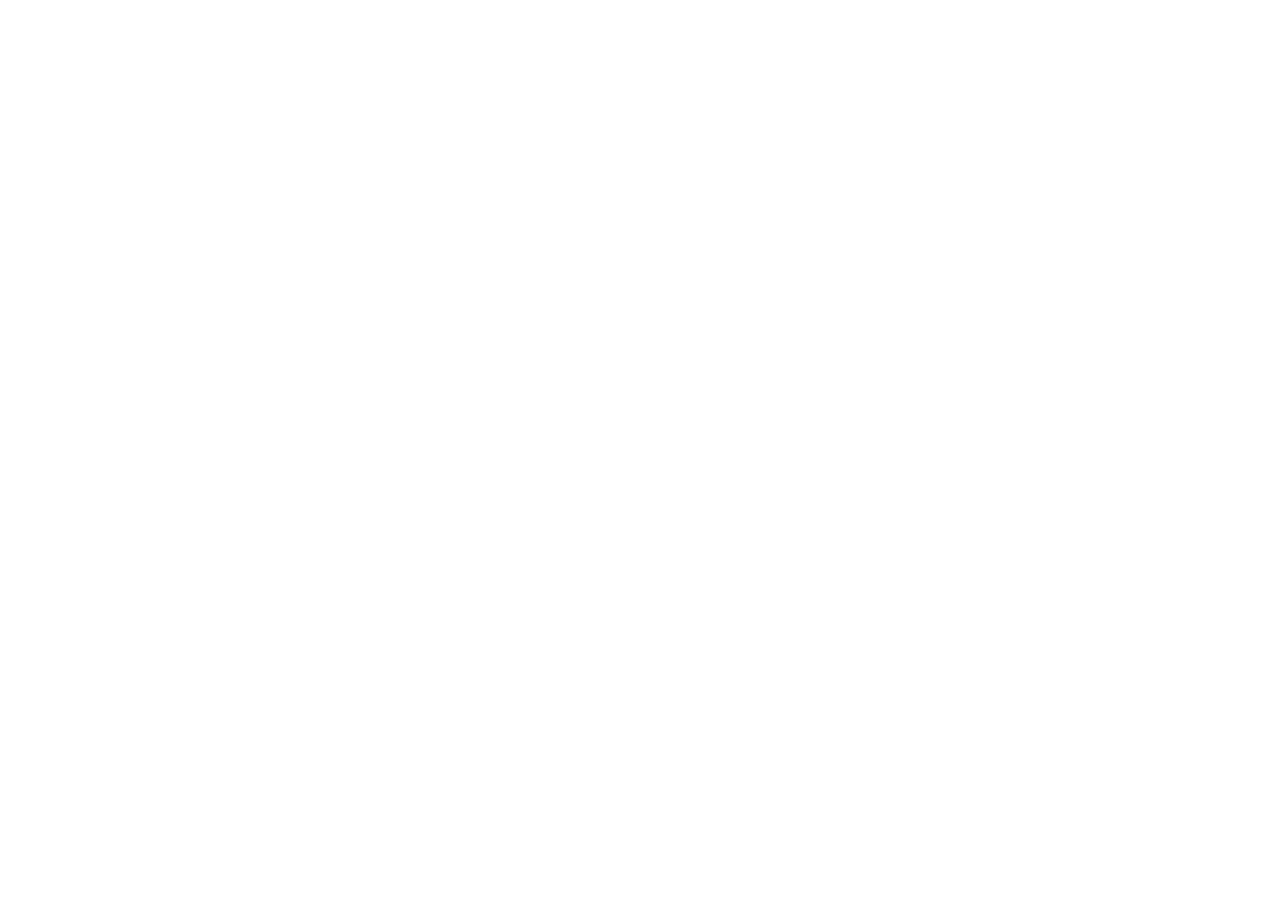
==== commit 92903382: "Final Cyberflix website alignment and PC Builder fixes" ====
--- a/builder.html
+++ b/builder.html
@@ -1,1093 +1,5 @@
-<!DOCTYPE html>
-<html lang="en">
-
-<head>
-
-    <meta charset="UTF-8">
-
-    <meta
-        name="viewport"
-        content="width=device-width, initial-scale=1.0"
-    >
-
-    <title>PC Builder | Cyberflix Systems LLP</title>
-
-    <link
-        rel="stylesheet"
-        href="style.css"
-    >
-
-    <link
-        href="https://fonts.googleapis.com/css2?family=Inter:wght@400;500;600;700;800&family=Orbitron:wght@500;600;700;800&display=swap"
-        rel="stylesheet"
-    >
-
-</head>
-
-
-<body class="builder-page">
-
-
-<!-- NAVBAR -->
-
-<header class="navbar">
-
-    <div class="nav-container">
-
-        <a href="index.html" class="logo">
-
-            <span class="logo-mark">
-                C
-            </span>
-
-            <span class="logo-text">
-                CYBERFLIX
-                <small>SYSTEMS LLP</small>
-            </span>
-
-        </a>
-
-
-        <nav class="nav-links">
-
-            <a href="index.html">
-                Home
-            </a>
-
-            <a href="components.html">
-                Components
-            </a>
-
-            <a href="builder.html" class="active">
-                PC Builder
-            </a>
-
-            <a href="index.html#custom-pcs">
-                Custom Builds
-            </a>
-
-            <a href="index.html#deals">
-                RTX & Deals
-            </a>
-
-        </nav>
-
-
-        <div class="nav-actions">
-
-            <button
-                class="nav-icon"
-                onclick="goToComponents()"
-            >
-                ⌕
-            </button>
-
-            <button
-                class="nav-icon cart-icon"
-                onclick="goToCart()"
-            >
-                🛒
-                <span id="cartCount">0</span>
-            </button>
-
-            <button
-                class="menu-btn"
-                onclick="toggleMenu()"
-            >
-                ☰
-            </button>
-
-        </div>
-
-    </div>
-
-</header>
-
-
-<!-- MOBILE MENU -->
-
-<div
-    class="mobile-menu"
-    id="mobileMenu"
->
-
-    <a href="index.html">Home</a>
-
-    <a href="components.html">
-        Components
-    </a>
-
-    <a href="builder.html">
-        PC Builder
-    </a>
-
-    <a href="index.html#custom-pcs">
-        Custom Builds
-    </a>
-
-    <a href="index.html#deals">
-        RTX & Deals
-    </a>
-
-</div>
-
-
-<!-- HERO -->
-
-<section class="builder-hero">
-
-    <div class="builder-grid-bg"></div>
-
-    <div class="builder-glow"></div>
-
-
-    <div class="builder-hero-content">
-
-        <div class="builder-label">
-            CYBERFLIX CONFIGURATOR
-        </div>
-
-        <h1>
-            BUILD YOUR
-            <span>PC.</span>
-        </h1>
-
-        <p>
-            Select your components.
-            We check compatibility.
-            You create the machine.
-        </p>
-
-
-        <div class="builder-mini-stats">
-
-            <div>
-                <strong>08</strong>
-                <span>Components</span>
-            </div>
-
-            <div>
-                <strong>LIVE</strong>
-                <span>Compatibility</span>
-            </div>
-
-            <div>
-                <strong>₹</strong>
-                <span>Instant Pricing</span>
-            </div>
-
-        </div>
-
-    </div>
-
-</section>
-
-
-<!-- BUILDER -->
-
-<main class="builder-container">
-
-    <div class="builder-section-title">
-
-        <span>
-            CONFIGURATION
-        </span>
-
-        <h2>
-            SELECT COMPONENTS
-        </h2>
-
-    </div>
-
-
-    <div class="builder-layout">
-
-
-        <!-- LEFT -->
-
-        <section class="component-panel">
-
-            <div class="panel-header">
-
-                <div>
-
-                    <span>
-                        BUILD CONFIGURATOR
-                    </span>
-
-                    <h2>
-                        Your Components
-                    </h2>
-
-                </div>
-
-
-                <div class="component-count">
-
-                    <strong id="selectedCount">
-                        0
-                    </strong>
-
-                    / 8
-
-                </div>
-
-            </div>
-
-
-            <div class="component-list">
-
-
-                <!-- CPU -->
-
-                <div class="component-row">
-
-                    <div class="component-name">
-
-                        <strong>
-                            CPU / PROCESSOR
-                        </strong>
-
-                        <span>
-                            Processing Power
-                        </span>
-
-                    </div>
-
-
-                    <select
-                        id="cpu"
-                        class="component-select"
-                    >
-
-                        <option value="">
-                            Select CPU
-                        </option>
-
-                        <option
-                            value="18000"
-                            data-name="Intel Core i5-14600K"
-                            data-power="125"
-                            data-platform="intel"
-                        >
-                            Intel Core i5-14600K — ₹18,000
-                        </option>
-
-                        <option
-                            value="25000"
-                            data-name="Intel Core i7-14700K"
-                            data-power="125"
-                            data-platform="intel"
-                        >
-                            Intel Core i7-14700K — ₹25,000
-                        </option>
-
-                        <option
-                            value="32000"
-                            data-name="AMD Ryzen 7 7800X3D"
-                            data-power="120"
-                            data-platform="amd"
-                        >
-                            AMD Ryzen 7 7800X3D — ₹32,000
-                        </option>
-
-                    </select>
-
-                </div>
-
-
-                <!-- GPU -->
-
-                <div class="component-row">
-
-                    <div class="component-name">
-
-                        <strong>
-                            GPU / GRAPHICS CARD
-                        </strong>
-
-                        <span>
-                            Gaming Performance
-                        </span>
-
-                    </div>
-
-
-                    <select
-                        id="gpu"
-                        class="component-select"
-                    >
-
-                        <option value="">
-                            Select GPU
-                        </option>
-
-                        <option
-                            value="30000"
-                            data-name="GeForce RTX 4060 8GB"
-                            data-power="115"
-                        >
-                            GeForce RTX 4060 8GB — ₹30,000
-                        </option>
-
-                        <option
-                            value="50000"
-                            data-name="GeForce RTX 4070 SUPER 12GB"
-                            data-power="220"
-                        >
-                            GeForce RTX 4070 SUPER 12GB — ₹50,000
-                        </option>
-
-                        <option
-                            value="75000"
-                            data-name="GeForce RTX 4080 SUPER 16GB"
-                            data-power="320"
-                        >
-                            GeForce RTX 4080 SUPER 16GB — ₹75,000
-                        </option>
-
-                    </select>
-
-                </div>
-
-
-                <!-- MOTHERBOARD -->
-
-                <div class="component-row">
-
-                    <div class="component-name">
-
-                        <strong>
-                            MOTHERBOARD
-                        </strong>
-
-                        <span>
-                            Main Platform
-                        </span>
-
-                    </div>
-
-
-                    <select
-                        id="motherboard"
-                        class="component-select"
-                    >
-
-                        <option value="">
-                            Select Motherboard
-                        </option>
-
-                        <option
-                            value="15000"
-                            data-name="MSI B760 Gaming Plus WiFi"
-                            data-platform="intel"
-                        >
-                            MSI B760 Gaming Plus WiFi — ₹15,000
-                        </option>
-
-                        <option
-                            value="22000"
-                            data-name="MSI Z790 Gaming WiFi"
-                            data-platform="intel"
-                        >
-                            MSI Z790 Gaming WiFi — ₹22,000
-                        </option>
-
-                        <option
-                            value="18000"
-                            data-name="MSI B650 Gaming Plus"
-                            data-platform="amd"
-                        >
-                            MSI B650 Gaming Plus — ₹18,000
-                        </option>
-
-                    </select>
-
-                </div>
-
-
-                <!-- RAM -->
-
-                <div class="component-row">
-
-                    <div class="component-name">
-
-                        <strong>
-                            RAM / MEMORY
-                        </strong>
-
-                        <span>
-                            System Memory
-                        </span>
-
-                    </div>
-
-
-                    <select
-                        id="ram"
-                        class="component-select"
-                    >
-
-                        <option value="">
-                            Select RAM
-                        </option>
-
-                        <option
-                            value="6000"
-                            data-name="16GB DDR5 6000MHz"
-                        >
-                            16GB DDR5 6000MHz — ₹6,000
-                        </option>
-
-                        <option
-                            value="11000"
-                            data-name="32GB DDR5 6000MHz"
-                        >
-                            32GB DDR5 6000MHz — ₹11,000
-                        </option>
-
-                        <option
-                            value="19000"
-                            data-name="64GB DDR5 6000MHz"
-                        >
-                            64GB DDR5 6000MHz — ₹19,000
-                        </option>
-
-                    </select>
-
-                </div>
-
-
-                <!-- STORAGE -->
-
-                <div class="component-row">
-
-                    <div class="component-name">
-
-                        <strong>
-                            STORAGE
-                        </strong>
-
-                        <span>
-                            NVMe SSD
-                        </span>
-
-                    </div>
-
-
-                    <select
-                        id="storage"
-                        class="component-select"
-                    >
-
-                        <option value="">
-                            Select Storage
-                        </option>
-
-                        <option
-                            value="5000"
-                            data-name="1TB NVMe SSD"
-                        >
-                            1TB NVMe SSD — ₹5,000
-                        </option>
-
-                        <option
-                            value="9000"
-                            data-name="2TB NVMe SSD"
-                        >
-                            2TB NVMe SSD — ₹9,000
-                        </option>
-
-                    </select>
-
-                </div>
-
-
-                <!-- PSU -->
-
-                <div class="component-row">
-
-                    <div class="component-name">
-
-                        <strong>
-                            POWER SUPPLY
-                        </strong>
-
-                        <span>
-                            System Power
-                        </span>
-
-                    </div>
-
-
-                    <select
-                        id="psu"
-                        class="component-select"
-                    >
-
-                        <option value="">
-                            Select PSU
-                        </option>
-
-                        <option
-                            value="7000"
-                            data-name="650W Gold PSU"
-                            data-watt="650"
-                        >
-                            650W Gold PSU — ₹7,000
-                        </option>
-
-                        <option
-                            value="10000"
-                            data-name="750W Gold PSU"
-                            data-watt="750"
-                        >
-                            750W Gold PSU — ₹10,000
-                        </option>
-
-                        <option
-                            value="15000"
-                            data-name="850W Gold PSU"
-                            data-watt="850"
-                        >
-                            850W Gold PSU — ₹15,000
-                        </option>
-
-                    </select>
-
-                </div>
-
-
-                <!-- CASE -->
-
-                <div class="component-row">
-
-                    <div class="component-name">
-
-                        <strong>
-                            PC CASE
-                        </strong>
-
-                        <span>
-                            Chassis
-                        </span>
-
-                    </div>
-
-
-                    <select
-                        id="case"
-                        class="component-select"
-                    >
-
-                        <option value="">
-                            Select Case
-                        </option>
-
-                        <option
-                            value="6000"
-                            data-name="Airflow Gaming Case"
-                        >
-                            Airflow Gaming Case — ₹6,000
-                        </option>
-
-                        <option
-                            value="9000"
-                            data-name="RGB Gaming Case"
-                        >
-                            RGB Gaming Case — ₹9,000
-                        </option>
-
-                        <option
-                            value="14000"
-                            data-name="Premium Glass Case"
-                        >
-                            Premium Glass Case — ₹14,000
-                        </option>
-
-                    </select>
-
-                </div>
-
-
-                <!-- COOLER -->
-
-                <div class="component-row">
-
-                    <div class="component-name">
-
-                        <strong>
-                            CPU COOLER
-                        </strong>
-
-                        <span>
-                            Thermal Control
-                        </span>
-
-                    </div>
-
-
-                    <select
-                        id="cooler"
-                        class="component-select"
-                    >
-
-                        <option value="">
-                            Select Cooler
-                        </option>
-
-                        <option
-                            value="4000"
-                            data-name="Air Cooler"
-                        >
-                            Air Cooler — ₹4,000
-                        </option>
-
-                        <option
-                            value="8000"
-                            data-name="240mm AIO Cooler"
-                        >
-                            240mm AIO Cooler — ₹8,000
-                        </option>
-
-                        <option
-                            value="12000"
-                            data-name="360mm AIO Cooler"
-                        >
-                            360mm AIO Cooler — ₹12,000
-                        </option>
-
-                    </select>
-
-                </div>
-
-            </div>
-
-
-            <div class="reset-area">
-
-                <button
-                    class="reset-btn"
-                    onclick="resetBuild()"
-                >
-                    ↻ RESET BUILD
-                </button>
-
-            </div>
-
-        </section>
-
-
-        <!-- RIGHT -->
-
-        <aside class="build-summary">
-
-
-            <div class="summary-header">
-
-                <div>
-
-                    <span>
-                        CYBERFLIX SYSTEM
-                    </span>
-
-                    <h2>
-                        BUILD SUMMARY
-                    </h2>
-
-                </div>
-
-
-                <div
-                    class="summary-status"
-                    id="summaryStatus"
-                >
-                    INCOMPLETE
-                </div>
-
-            </div>
-
-
-            <!-- PC PREVIEW -->
-
-            <div class="pc-preview">
-
-                <div class="preview-label">
-                    LIVE PREVIEW
-                </div>
-
-                <div class="preview-ring ring-one"></div>
-
-                <div class="preview-ring ring-two"></div>
-
-
-                <div class="pc-case">
-
-                    <div class="pc-glass"></div>
-
-                    <div class="pc-board"></div>
-
-                    <div class="pc-gpu"></div>
-
-                    <div class="pc-ram ram-one"></div>
-
-                    <div class="pc-ram ram-two"></div>
-
-                    <div class="pc-fan"></div>
-
-                    <div class="pc-led"></div>
-
-                    <div class="pc-bottom"></div>
-
-                </div>
-
-            </div>
-
-
-            <!-- COMPATIBILITY -->
-
-            <div
-                class="compatibility-box"
-                id="compatibilityBox"
-            >
-
-                <strong>
-                    ● INCOMPLETE
-                </strong>
-
-                <p>
-                    Select all components to complete your build.
-                </p>
-
-            </div>
-
-
-            <!-- SUMMARY -->
-
-            <div class="summary-components">
-
-
-                <div class="summary-item">
-
-                    <div
-                        class="summary-item-name"
-                        id="summaryCpuName"
-                    >
-                        <i></i>
-                        CPU
-                    </div>
-
-                    <span
-                        class="summary-price"
-                        id="summaryCpuPrice"
-                    >
-                        —
-                    </span>
-
-                </div>
-
-
-                <div class="summary-item">
-
-                    <div
-                        class="summary-item-name"
-                        id="summaryGpuName"
-                    >
-                        <i></i>
-                        GPU
-                    </div>
-
-                    <span
-                        class="summary-price"
-                        id="summaryGpuPrice"
-                    >
-                        —
-                    </span>
-
-                </div>
-
-
-                <div class="summary-item">
-
-                    <div
-                        class="summary-item-name"
-                        id="summaryMotherboardName"
-                    >
-                        <i></i>
-                        Motherboard
-                    </div>
-
-                    <span
-                        class="summary-price"
-                        id="summaryMotherboardPrice"
-                    >
-                        —
-                    </span>
-
-                </div>
-
-
-                <div class="summary-item">
-
-                    <div
-                        class="summary-item-name"
-                        id="summaryRamName"
-                    >
-                        <i></i>
-                        RAM
-                    </div>
-
-                    <span
-                        class="summary-price"
-                        id="summaryRamPrice"
-                    >
-                        —
-                    </span>
-
-                </div>
-
-
-                <div class="summary-item">
-
-                    <div
-                        class="summary-item-name"
-                        id="summaryStorageName"
-                    >
-                        <i></i>
-                        Storage
-                    </div>
-
-                    <span
-                        class="summary-price"
-                        id="summaryStoragePrice"
-                    >
-                        —
-                    </span>
-
-                </div>
-
-
-                <div class="summary-item">
-
-                    <div
-                        class="summary-item-name"
-                        id="summaryPsuName"
-                    >
-                        <i></i>
-                        PSU
-                    </div>
-
-                    <span
-                        class="summary-price"
-                        id="summaryPsuPrice"
-                    >
-                        —
-                    </span>
-
-                </div>
-
-
-                <div class="summary-item">
-
-                    <div
-                        class="summary-item-name"
-                        id="summaryCaseName"
-                    >
-                        <i></i>
-                        PC Case
-                    </div>
-
-                    <span
-                        class="summary-price"
-                        id="summaryCasePrice"
-                    >
-                        —
-                    </span>
-
-                </div>
-
-
-                <div class="summary-item">
-
-                    <div
-                        class="summary-item-name"
-                        id="summaryCoolerName"
-                    >
-                        <i></i>
-                        Cooler
-                    </div>
-
-                    <span
-                        class="summary-price"
-                        id="summaryCoolerPrice"
-                    >
-                        —
-                    </span>
-
-                </div>
-
-            </div>
-
-
-            <!-- TOTAL -->
-
-            <div class="build-total">
-
-                <div class="total-row">
-
-                    <span>
-                        Estimated Total
-                    </span>
-
-                    <strong
-                        id="totalPrice"
-                        class="total-price"
-                    >
-                        ₹0
-                    </strong>
-
-                </div>
-
-
-                <div class="build-info">
-
-                    <div class="info-box">
-
-                        <span>
-                            Estimated Power
-                        </span>
-
-                        <strong id="powerValue">
-                            0W
-                        </strong>
-
-                    </div>
-
-
-                    <div class="info-box">
-
-                        <span>
-                            Compatibility
-                        </span>
-
-                        <strong id="compatibilityValue">
-                            Incomplete
-                        </strong>
-
-                    </div>
-
-                </div>
-
-
-                <div class="builder-actions">
-
-                    <button
-                        class="builder-btn"
-                        onclick="saveBuild()"
-                    >
-                        SAVE BUILD
-                    </button>
-
-                    <button
-                        class="builder-btn primary"
-                        onclick="addBuildToCart()"
-                    >
-                        ADD TO CART
-                    </button>
-
-                </div>
-
-            </div>
-
-        </aside>
-
-    </div>
-
-</main>
-
-
-<!-- FOOTER -->
-
-<footer class="footer">
-
-    <div class="footer-container">
-
-        <div class="footer-brand">
-
-            <div class="footer-logo">
-
-                <span>C</span>
-
-                <div>
-                    CYBERFLIX
-                    <small>SYSTEMS LLP</small>
-                </div>
-
-            </div>
-
-            <p>
-                Building the future of high-performance
-                computing, one system at a time.
-            </p>
-
-        </div>
-
-
-        <div class="footer-column">
-
-            <h4>SHOP</h4>
-
-            <a href="components.html">Components</a>
-            <a href="builder.html">PC Builder</a>
-            <a href="#">Custom Builds</a>
-            <a href="#">RTX & Deals</a>
-
-        </div>
-
-
-        <div class="footer-column">
-
-            <h4>BUILD</h4>
-
-            <a href="#">Gaming PCs</a>
-            <a href="#">Workstations</a>
-            <a href="#">Creator PCs</a>
-            <a href="#">Enterprise</a>
-
-        </div>
-
-
-        <div class="footer-column">
-
-            <h4>SUPPORT</h4>
-
-            <a href="#">Contact Us</a>
-            <a href="#">Warranty</a>
-            <a href="#">Shipping</a>
-            <a href="#">FAQ</a>
-
-        </div>
-
-    </div>
-
-
-    <div class="footer-bottom">
-
-        <span>
-            © 2026 Cyberflix Systems LLP.
-            All rights reserved.
-        </span>
-
-        <span>
-            BUILT FOR PERFORMANCE.
-        </span>
-
-    </div>
-
-</footer>
-
-
-<script src="builder.js"></script>
-
-</body>
-</html>+<!DOCTYPE html><html lang="en"><head><meta charset="UTF-8"><meta name="viewport" content="width=device-width,initial-scale=1.0"><title>PC Builder | Cyberflix Systems LLP"><link rel="stylesheet" href="style.css"></head><body>
+<header class="navbar cyber-nav final-nav"><a class="logo official-logo" href="index.html"><img src="assets/cyberflix-logo.png" alt="Cyberflix Systems LLP"></a><nav class="main-nav"><a href="index.html">Home</a><a href="components.html">Components</a><a class="active" href="builder.html">PC Builder</a><a href="cart.html">Cart</a><a href="wishlist.html">Wishlist</a></nav><div class="nav-actions"><a class="nav-quote" href="cart.html">CART →</a></div></header>
+<section class="page-hero"><div class="page-shell"><h1>BUILD YOUR <span>DREAM PC.</span></h1><p>Select compatible components. Cyberflix calculates your estimated total, power requirement and major compatibility rules.</p></div></section>
+<main class="page-shell"><div class="builder-layout-final"><div class="form-card"><h2>Choose Components</h2><div class="form-grid" id="builderForm"></div><div id="compatibility" class="compatibility-box" style="margin-top:20px"></div><div style="display:flex;gap:10px;flex-wrap:wrap;margin-top:20px"><button class="primary-btn" id="addBuild">ADD BUILD TO CART</button><button class="secondary-btn" id="resetBuild">RESET</button></div></div><aside class="summary-card"><h2>Build Summary</h2><div id="summaryItems"></div><hr style="border-color:#222;margin:18px 0"><div style="display:flex;justify-content:space-between"><span>Estimated Power</span><strong id="power">0W</strong></div><div style="display:flex;justify-content:space-between;margin-top:10px"><span>Total</span><strong id="total" style="color:#08B5D9;font-size:24px">₹0</strong></div></aside></div></main>
+<script src="builder.js"></script></body></html>
--- a/style.css
+++ b/style.css
@@ -2994,4 +2994,54 @@
         flex-wrap: wrap;
     }
 
-}+}
+/* =========================================================
+   CYBERFLIX FINAL CYAN THEME + COMPONENT ALIGNMENT
+========================================================= */
+:root{--green:#08B5D9;--cf-yellow:#08B5D9;--red:#08B5D9;--red-soft:#20c9e8;--red-dark:#078da8}
+::selection{background:#08B5D9;color:#fff}
+.product-category,.product-price,.section-label,.hero-small-title,.store-hero h1 span,.hardware-content>span{color:#08B5D9!important}
+.btn-primary,.hero-btn-primary,.banner-btn,.place-order-btn,.confirm-btn.primary-btn{background:#08B5D9!important;border-color:#08B5D9!important;color:#fff!important}
+.product-card:hover{border-color:#08B5D9!important;box-shadow:0 12px 35px rgba(8,181,217,.12)!important}
+.category-filters .filter-btn.active,.category-filters .filter-btn:hover{background:#08B5D9!important;border-color:#08B5D9!important;color:#fff!important}
+
+/* Official logo */
+.navbar .official-logo,.navbar.cyber-nav .logo{display:flex;align-items:center;justify-content:center;flex:0 0 auto;overflow:hidden;text-decoration:none}
+.navbar .official-logo img,.navbar.cyber-nav .logo img{display:block;width:125px;height:auto;max-height:48px;object-fit:contain;object-position:center}
+.navbar.cyber-nav{justify-content:flex-start}
+.navbar.cyber-nav .main-nav{margin-left:0}
+.navbar.cyber-nav .nav-actions{margin-left:auto}
+
+/* Product grid alignment */
+#productGrid.product-grid{display:grid!important;grid-template-columns:repeat(4,minmax(0,1fr));gap:24px;align-items:stretch}
+#productGrid .product-card{height:100%;min-width:0;display:flex;flex-direction:column;overflow:hidden}
+#productGrid .product-image{height:250px;min-height:250px;position:relative;display:flex;align-items:center;justify-content:center;overflow:hidden}
+#productGrid .product-image img{width:100%;height:100%;object-fit:contain;object-position:center;display:block}
+#productGrid .product-info{flex:1;display:flex;flex-direction:column;padding:18px}
+#productGrid .product-category{min-height:16px}
+#productGrid .product-name{min-height:48px;margin:8px 0}
+#productGrid .product-brand{min-height:18px}
+#productGrid .product-price{margin-top:auto;margin-bottom:14px}
+#productGrid .product-price del{font-size:11px;color:#666;margin-left:5px}
+#productGrid .product-actions{margin-top:0;display:flex;align-items:stretch;gap:10px}
+#productGrid .product-actions button,#productGrid .product-actions a{min-height:42px;flex:1;display:flex;align-items:center;justify-content:center}
+.wishlist-btn{width:44px!important;height:44px!important;min-width:44px!important;display:flex!important;align-items:center!important;justify-content:center!important;border:1px solid #08B5D9!important;background:#fff!important;color:#08B5D9!important;border-radius:8px;font-size:24px;line-height:1;cursor:pointer!important;position:absolute;right:12px;bottom:12px;z-index:20;transition:.2s ease}
+.wishlist-btn:hover,.wishlist-btn.is-active{background:#08B5D9!important;color:#fff!important}
+
+@media(max-width:1100px){#productGrid.product-grid{grid-template-columns:repeat(3,minmax(0,1fr));gap:20px}}
+@media(max-width:800px){#productGrid.product-grid{grid-template-columns:repeat(2,minmax(0,1fr));gap:18px}#productGrid .product-image{height:220px;min-height:220px}.navbar .official-logo img,.navbar.cyber-nav .logo img{width:110px;max-height:42px}}
+@media(max-width:520px){#productGrid.product-grid{grid-template-columns:1fr;gap:18px}#productGrid .product-image{height:240px;min-height:240px}#productGrid .product-info{padding:16px}.navbar .official-logo img,.navbar.cyber-nav .logo img{width:100px;max-height:38px}}
+
+/* Final page helpers */
+.page-shell{width:92%;max-width:1400px;margin:0 auto;padding:70px 0}
+.page-hero{padding:80px 4%;background:radial-gradient(circle at 75% 30%,rgba(8,181,217,.12),transparent 35%),#070707;border-bottom:1px solid #1d1d1d}
+.page-hero h1{font-size:clamp(42px,6vw,78px);line-height:.95;letter-spacing:-2px}.page-hero h1 span{color:#08B5D9}.page-hero p{max-width:720px;color:#9b9b9b;margin-top:18px}
+.final-nav{position:sticky;top:0;z-index:50}
+.form-card,.summary-card,.order-card,.auth-card{background:#0d0d0d;border:1px solid #262626;border-radius:14px;padding:24px;box-shadow:0 15px 40px rgba(0,0,0,.2)}
+.form-card h2,.summary-card h2,.order-card h2{margin-bottom:18px}
+.form-grid{display:grid;grid-template-columns:1fr 1fr;gap:16px}.form-group{display:flex;flex-direction:column;gap:7px}.form-group.full{grid-column:1/-1}.form-group label{font-size:12px;font-weight:800;color:#aaa;letter-spacing:.5px}.form-group input,.form-group select,.form-group textarea{width:100%;padding:13px 14px;border:1px solid #333;border-radius:8px;background:#080808;color:#fff;outline:none}.form-group input:focus,.form-group select:focus,.form-group textarea:focus{border-color:#08B5D9;box-shadow:0 0 0 2px rgba(8,181,217,.08)}
+.primary-btn,.secondary-btn{display:inline-flex;align-items:center;justify-content:center;gap:8px;padding:13px 18px;border-radius:8px;font-weight:800;cursor:pointer;border:1px solid #333}.primary-btn{background:#08B5D9;color:#fff;border-color:#08B5D9}.secondary-btn{background:#101010;color:#fff}.primary-btn:hover{filter:brightness(1.08)}
+@media(max-width:760px){.form-grid{grid-template-columns:1fr}.form-group.full{grid-column:auto}.page-shell{padding:50px 0}}
+
+.builder-layout-final{display:grid;grid-template-columns:minmax(0,1fr) 360px;gap:24px}.builder-layout-final .summary-card{position:sticky;top:100px;height:max-content}.compatibility-box{padding:14px;border:1px solid #333;border-radius:8px;background:#0a0a0a}.compatibility-box.success{border-color:#1b6978}.compatibility-box.success strong{color:#52d9ef}.compatibility-box.error{border-color:#7a302b}.compatibility-box.error strong{color:#ff8075}.payment-option{border:1px solid #333;border-radius:8px;padding:12px 14px;color:#ddd;cursor:pointer}.payment-option:has(input:checked){border-color:#08B5D9;color:#fff;background:rgba(8,181,217,.06)}
+@media(max-width:900px){.builder-layout-final,.checkout-layout-final,.cart-layout-final{grid-template-columns:1fr!important}.builder-layout-final .summary-card{position:static}}
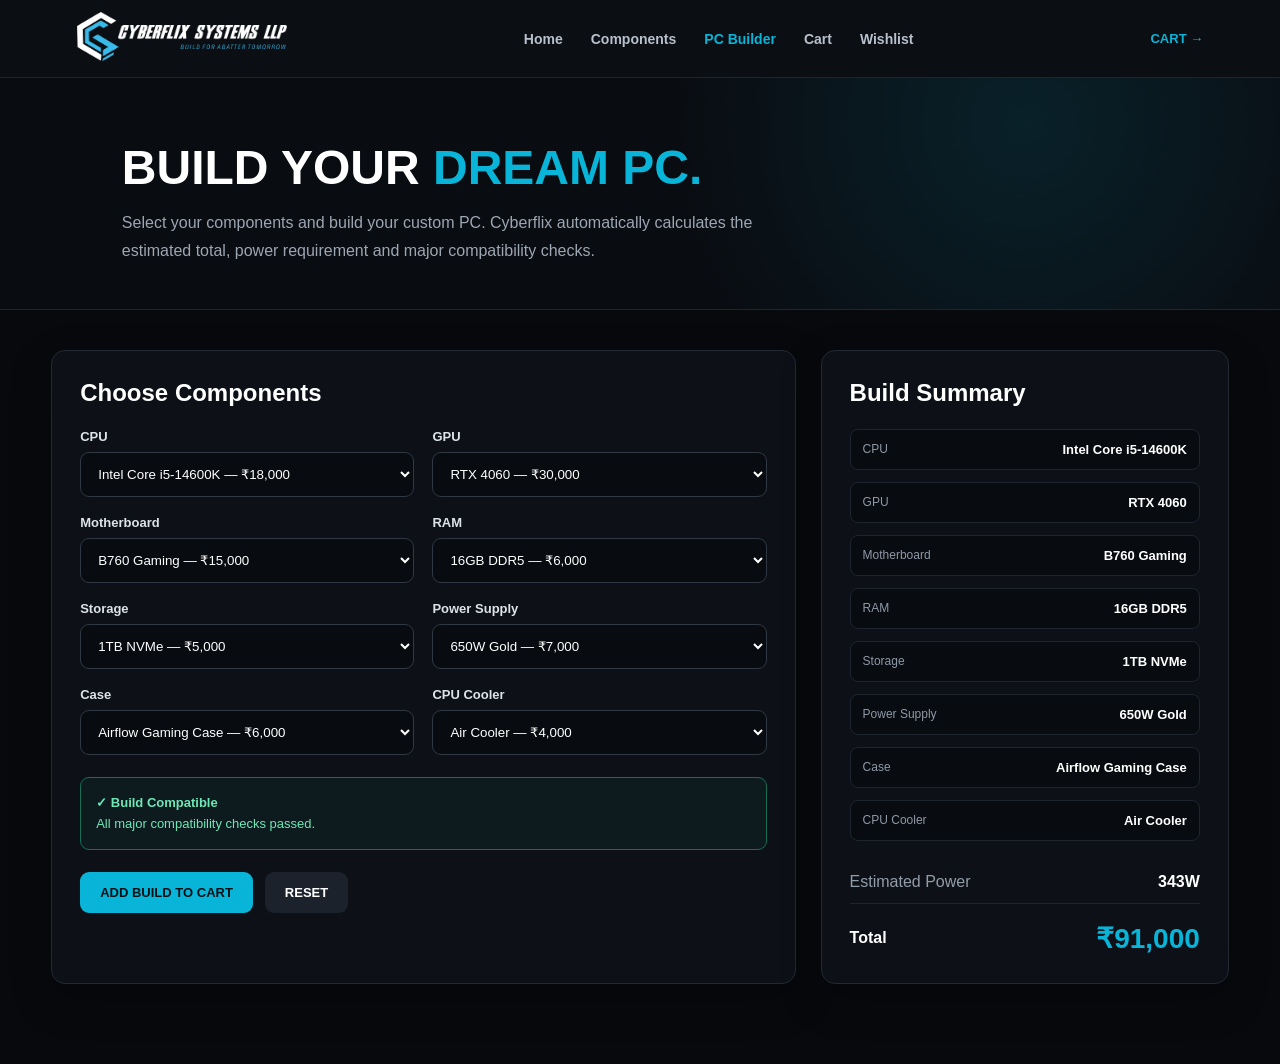
==== commit a112297b: "Fix PC Builder rendering" ====
--- a/builder.html
+++ b/builder.html
@@ -1,5 +1,800 @@
-<!DOCTYPE html><html lang="en"><head><meta charset="UTF-8"><meta name="viewport" content="width=device-width,initial-scale=1.0"><title>PC Builder | Cyberflix Systems LLP"><link rel="stylesheet" href="style.css"></head><body>
-<header class="navbar cyber-nav final-nav"><a class="logo official-logo" href="index.html"><img src="assets/cyberflix-logo.png" alt="Cyberflix Systems LLP"></a><nav class="main-nav"><a href="index.html">Home</a><a href="components.html">Components</a><a class="active" href="builder.html">PC Builder</a><a href="cart.html">Cart</a><a href="wishlist.html">Wishlist</a></nav><div class="nav-actions"><a class="nav-quote" href="cart.html">CART →</a></div></header>
-<section class="page-hero"><div class="page-shell"><h1>BUILD YOUR <span>DREAM PC.</span></h1><p>Select compatible components. Cyberflix calculates your estimated total, power requirement and major compatibility rules.</p></div></section>
-<main class="page-shell"><div class="builder-layout-final"><div class="form-card"><h2>Choose Components</h2><div class="form-grid" id="builderForm"></div><div id="compatibility" class="compatibility-box" style="margin-top:20px"></div><div style="display:flex;gap:10px;flex-wrap:wrap;margin-top:20px"><button class="primary-btn" id="addBuild">ADD BUILD TO CART</button><button class="secondary-btn" id="resetBuild">RESET</button></div></div><aside class="summary-card"><h2>Build Summary</h2><div id="summaryItems"></div><hr style="border-color:#222;margin:18px 0"><div style="display:flex;justify-content:space-between"><span>Estimated Power</span><strong id="power">0W</strong></div><div style="display:flex;justify-content:space-between;margin-top:10px"><span>Total</span><strong id="total" style="color:#08B5D9;font-size:24px">₹0</strong></div></aside></div></main>
-<script src="builder.js"></script></body></html>
+<!DOCTYPE html>
+<html lang="en">
+<head>
+<meta charset="UTF-8">
+<meta name="viewport" content="width=device-width, initial-scale=1.0">
+<title>PC Builder | Cyberflix Systems LLP</title>
+
+<style>
+*{
+    box-sizing:border-box;
+    margin:0;
+    padding:0;
+}
+
+body{
+    font-family:Arial,Helvetica,sans-serif;
+    background:#07090d;
+    color:#fff;
+    min-height:100vh;
+}
+
+a{
+    color:inherit;
+    text-decoration:none;
+}
+
+.navbar{
+    height:78px;
+    padding:0 6%;
+    display:flex;
+    align-items:center;
+    justify-content:space-between;
+    background:#0b0e13;
+    border-bottom:1px solid #20252d;
+}
+
+.logo img{
+    width:210px;
+    max-height:55px;
+    object-fit:contain;
+}
+
+.main-nav{
+    display:flex;
+    gap:28px;
+    align-items:center;
+}
+
+.main-nav a{
+    color:#b8c0cc;
+    font-size:14px;
+    font-weight:600;
+}
+
+.main-nav a:hover,
+.main-nav a.active{
+    color:#08b5d9;
+}
+
+.nav-quote{
+    color:#08b5d9;
+    font-size:13px;
+    font-weight:700;
+}
+
+.page-hero{
+    padding:65px 6% 45px;
+    background:
+        radial-gradient(circle at 80% 20%,rgba(8,181,217,.12),transparent 35%),
+        #090c11;
+    border-bottom:1px solid #20252d;
+}
+
+.page-shell{
+    width:min(1200px,92%);
+    margin:auto;
+}
+
+.page-hero h1{
+    font-size:48px;
+    line-height:1.05;
+    margin-bottom:16px;
+}
+
+.page-hero h1 span{
+    color:#08b5d9;
+}
+
+.page-hero p{
+    max-width:700px;
+    color:#9da6b3;
+    line-height:1.7;
+}
+
+.builder-wrap{
+    width:min(1200px,92%);
+    margin:40px auto 80px;
+    display:grid;
+    grid-template-columns:1.55fr .85fr;
+    gap:25px;
+}
+
+.card{
+    background:#0d1117;
+    border:1px solid #222933;
+    border-radius:14px;
+    padding:28px;
+    box-shadow:0 15px 40px rgba(0,0,0,.25);
+}
+
+.card h2{
+    margin-bottom:22px;
+    font-size:24px;
+}
+
+.form-grid{
+    display:grid;
+    grid-template-columns:1fr 1fr;
+    gap:18px;
+}
+
+.field{
+    display:flex;
+    flex-direction:column;
+    gap:8px;
+}
+
+.field label{
+    color:#dce3eb;
+    font-size:13px;
+    font-weight:700;
+}
+
+.field select{
+    width:100%;
+    background:#080b10;
+    color:#fff;
+    border:1px solid #303844;
+    border-radius:9px;
+    padding:13px;
+    outline:none;
+    cursor:pointer;
+}
+
+.field select:focus{
+    border-color:#08b5d9;
+    box-shadow:0 0 0 2px rgba(8,181,217,.12);
+}
+
+.summary{
+    position:sticky;
+    top:20px;
+    height:max-content;
+}
+
+.summary-list{
+    display:flex;
+    flex-direction:column;
+    gap:12px;
+    margin-bottom:20px;
+}
+
+.summary-item{
+    display:flex;
+    justify-content:space-between;
+    gap:15px;
+    padding:12px;
+    background:#080b10;
+    border:1px solid #1e252e;
+    border-radius:8px;
+}
+
+.summary-item span:first-child{
+    color:#8e99a7;
+    font-size:12px;
+}
+
+.summary-item strong{
+    font-size:13px;
+    text-align:right;
+}
+
+.stat{
+    display:flex;
+    justify-content:space-between;
+    padding:12px 0;
+    border-bottom:1px solid #20252d;
+}
+
+.stat span{
+    color:#929daa;
+}
+
+.stat strong{
+    color:#fff;
+}
+
+.total{
+    margin-top:18px;
+    display:flex;
+    justify-content:space-between;
+    align-items:center;
+}
+
+.total span{
+    font-size:16px;
+    font-weight:700;
+}
+
+.total strong{
+    color:#08b5d9;
+    font-size:28px;
+}
+
+.compatibility{
+    margin-top:22px;
+    padding:15px;
+    border-radius:9px;
+    border:1px solid #28313b;
+    background:#090d12;
+    color:#aeb8c5;
+    font-size:13px;
+    line-height:1.6;
+}
+
+.compatibility.ok{
+    border-color:#176d55;
+    color:#6ee7b7;
+    background:rgba(16,185,129,.06);
+}
+
+.compatibility.warning{
+    border-color:#8a6518;
+    color:#f4c95d;
+    background:rgba(245,158,11,.06);
+}
+
+.actions{
+    display:flex;
+    gap:12px;
+    margin-top:22px;
+}
+
+button{
+    border:0;
+    border-radius:9px;
+    padding:13px 20px;
+    font-weight:800;
+    cursor:pointer;
+    font-size:13px;
+}
+
+.primary{
+    background:#08b5d9;
+    color:#031016;
+}
+
+.primary:hover{
+    background:#18c7eb;
+}
+
+.secondary{
+    background:#1b222b;
+    color:#fff;
+}
+
+.secondary:hover{
+    background:#272f3a;
+}
+
+.message{
+    margin-top:15px;
+    font-size:13px;
+    color:#08b5d9;
+    min-height:18px;
+}
+
+@media(max-width:900px){
+    .main-nav{
+        display:none;
+    }
+
+    .builder-wrap{
+        grid-template-columns:1fr;
+    }
+
+    .summary{
+        position:static;
+    }
+}
+
+@media(max-width:600px){
+    .navbar{
+        height:68px;
+        padding:0 4%;
+    }
+
+    .logo img{
+        width:170px;
+    }
+
+    .page-hero{
+        padding:45px 4% 35px;
+    }
+
+    .page-hero h1{
+        font-size:34px;
+    }
+
+    .builder-wrap{
+        width:92%;
+        margin-top:25px;
+    }
+
+    .card{
+        padding:20px;
+    }
+
+    .form-grid{
+        grid-template-columns:1fr;
+    }
+
+    .actions{
+        flex-direction:column;
+    }
+
+    button{
+        width:100%;
+    }
+}
+</style>
+</head>
+
+<body>
+
+<header class="navbar">
+    <a class="logo" href="index.html">
+        <img src="assets/cyberflix-logo.png" alt="Cyberflix Systems LLP">
+    </a>
+
+    <nav class="main-nav">
+        <a href="index.html">Home</a>
+        <a href="components.html">Components</a>
+        <a href="builder.html" class="active">PC Builder</a>
+        <a href="cart.html">Cart</a>
+        <a href="wishlist.html">Wishlist</a>
+    </nav>
+
+    <a class="nav-quote" href="cart.html">CART →</a>
+</header>
+
+<section class="page-hero">
+    <div class="page-shell">
+        <h1>BUILD YOUR <span>DREAM PC.</span></h1>
+        <p>
+            Select your components and build your custom PC.
+            Cyberflix automatically calculates the estimated total,
+            power requirement and major compatibility checks.
+        </p>
+    </div>
+</section>
+
+<main class="builder-wrap">
+
+    <section class="card">
+
+        <h2>Choose Components</h2>
+
+        <div class="form-grid" id="builderForm"></div>
+
+        <div id="compatibility" class="compatibility">
+            Checking compatibility...
+        </div>
+
+        <div class="actions">
+            <button class="primary" id="addBuild">
+                ADD BUILD TO CART
+            </button>
+
+            <button class="secondary" id="resetBuild">
+                RESET
+            </button>
+        </div>
+
+        <div id="message" class="message"></div>
+
+    </section>
+
+    <aside class="card summary">
+
+        <h2>Build Summary</h2>
+
+        <div class="summary-list" id="summaryItems"></div>
+
+        <div class="stat">
+            <span>Estimated Power</span>
+            <strong id="power">0W</strong>
+        </div>
+
+        <div class="total">
+            <span>Total</span>
+            <strong id="total">₹0</strong>
+        </div>
+
+    </aside>
+
+</main>
+
+<script>
+const components = {
+
+    cpu: [
+        {
+            name:"Intel Core i5-14600K",
+            price:18000,
+            power:125,
+            brand:"Intel"
+        },
+        {
+            name:"Intel Core i7-14700K",
+            price:25000,
+            power:150,
+            brand:"Intel"
+        },
+        {
+            name:"AMD Ryzen 7 7800X3D",
+            price:32000,
+            power:120,
+            brand:"AMD"
+        }
+    ],
+
+    gpu: [
+        {
+            name:"RTX 4060",
+            price:30000,
+            power:115
+        },
+        {
+            name:"RTX 4070 Super",
+            price:50000,
+            power:220
+        },
+        {
+            name:"RTX 4080 Super",
+            price:75000,
+            power:320
+        }
+    ],
+
+    motherboard: [
+        {
+            name:"B760 Gaming",
+            price:15000,
+            brand:"Intel"
+        },
+        {
+            name:"Z790 Gaming",
+            price:22000,
+            brand:"Intel"
+        },
+        {
+            name:"B650 Gaming",
+            price:18000,
+            brand:"AMD"
+        }
+    ],
+
+    ram: [
+        {
+            name:"16GB DDR5",
+            price:6000,
+            power:10
+        },
+        {
+            name:"32GB DDR5",
+            price:11000,
+            power:12
+        },
+        {
+            name:"64GB DDR5",
+            price:19000,
+            power:15
+        }
+    ],
+
+    storage: [
+        {
+            name:"1TB NVMe",
+            price:5000,
+            power:8
+        },
+        {
+            name:"2TB NVMe",
+            price:9000,
+            power:10
+        }
+    ],
+
+    psu: [
+        {
+            name:"650W Gold",
+            price:7000,
+            watt:650
+        },
+        {
+            name:"750W Gold",
+            price:10000,
+            watt:750
+        },
+        {
+            name:"850W Gold",
+            price:15000,
+            watt:850
+        }
+    ],
+
+    case: [
+        {
+            name:"Airflow Gaming Case",
+            price:6000,
+            power:0
+        },
+        {
+            name:"RGB Gaming Case",
+            price:9000,
+            power:15
+        },
+        {
+            name:"Premium Glass Case",
+            price:14000,
+            power:20
+        }
+    ],
+
+    cooler: [
+        {
+            name:"Air Cooler",
+            price:4000,
+            power:5
+        },
+        {
+            name:"240mm AIO",
+            price:8000,
+            power:10
+        },
+        {
+            name:"360mm AIO",
+            price:12000,
+            power:15
+        }
+    ]
+};
+
+const labels = {
+    cpu:"CPU",
+    gpu:"GPU",
+    motherboard:"Motherboard",
+    ram:"RAM",
+    storage:"Storage",
+    psu:"Power Supply",
+    case:"Case",
+    cooler:"CPU Cooler"
+};
+
+const form = document.getElementById("builderForm");
+const summary = document.getElementById("summaryItems");
+const compatibility = document.getElementById("compatibility");
+const totalElement = document.getElementById("total");
+const powerElement = document.getElementById("power");
+const message = document.getElementById("message");
+
+function formatPrice(value){
+    return "₹" + value.toLocaleString("en-IN");
+}
+
+function createFields(){
+
+    Object.keys(components).forEach(type => {
+
+        const field = document.createElement("div");
+        field.className = "field";
+
+        const label = document.createElement("label");
+        label.textContent = labels[type];
+
+        const select = document.createElement("select");
+        select.id = type;
+
+        components[type].forEach((item,index) => {
+
+            const option = document.createElement("option");
+
+            option.value = index;
+
+            option.textContent =
+                item.name + " — " + formatPrice(item.price);
+
+            select.appendChild(option);
+        });
+
+        select.addEventListener("change", updateBuilder);
+
+        field.appendChild(label);
+        field.appendChild(select);
+
+        form.appendChild(field);
+    });
+}
+
+function getSelected(type){
+
+    const select = document.getElementById(type);
+
+    if(!select) return null;
+
+    return components[type][Number(select.value)];
+}
+
+function calculateTotal(){
+
+    let total = 0;
+
+    Object.keys(components).forEach(type => {
+
+        const item = getSelected(type);
+
+        if(item){
+            total += item.price;
+        }
+    });
+
+    return total;
+}
+
+function calculatePower(){
+
+    let power = 80;
+
+    Object.keys(components).forEach(type => {
+
+        const item = getSelected(type);
+
+        if(item && item.power){
+            power += item.power;
+        }
+    });
+
+    return power;
+}
+
+function checkCompatibility(){
+
+    const cpu = getSelected("cpu");
+    const motherboard = getSelected("motherboard");
+    const psu = getSelected("psu");
+
+    if(!cpu || !motherboard || !psu) return;
+
+    let problems = [];
+
+    if(cpu.brand !== motherboard.brand){
+
+        problems.push(
+            "CPU and motherboard platform mismatch."
+        );
+    }
+
+    const requiredPower = calculatePower();
+
+    if(psu.watt < requiredPower){
+
+        problems.push(
+            "PSU wattage is lower than estimated system requirement."
+        );
+    }
+
+    if(problems.length){
+
+        compatibility.className =
+            "compatibility warning";
+
+        compatibility.innerHTML =
+            "<strong>Compatibility Warning</strong><br>" +
+            problems.join("<br>");
+
+    }else{
+
+        compatibility.className =
+            "compatibility ok";
+
+        compatibility.innerHTML =
+            "<strong>✓ Build Compatible</strong><br>" +
+            "All major compatibility checks passed.";
+    }
+}
+
+function updateSummary(){
+
+    summary.innerHTML = "";
+
+    Object.keys(components).forEach(type => {
+
+        const item = getSelected(type);
+
+        if(!item) return;
+
+        const row = document.createElement("div");
+        row.className = "summary-item";
+
+        row.innerHTML =
+            "<span>" + labels[type] + "</span>" +
+            "<strong>" + item.name + "</strong>";
+
+        summary.appendChild(row);
+    });
+
+    totalElement.textContent =
+        formatPrice(calculateTotal());
+
+    powerElement.textContent =
+        calculatePower() + "W";
+}
+
+function updateBuilder(){
+
+    updateSummary();
+    checkCompatibility();
+}
+
+function resetBuild(){
+
+    Object.keys(components).forEach(type => {
+
+        const select = document.getElementById(type);
+
+        if(select){
+            select.selectedIndex = 0;
+        }
+    });
+
+    message.textContent = "";
+
+    updateBuilder();
+}
+
+function addBuildToCart(){
+
+    const items = [];
+
+    Object.keys(components).forEach(type => {
+
+        const item = getSelected(type);
+
+        if(item){
+
+            items.push({
+                id:"builder-" + type,
+                name:item.name,
+                category:labels[type],
+                price:item.price,
+                quantity:1
+            });
+        }
+    });
+
+    const build = {
+        items:items,
+        total:calculateTotal(),
+        power:calculatePower(),
+        createdAt:new Date().toISOString()
+    };
+
+    localStorage.setItem(
+        "cyberflixBuild",
+        JSON.stringify(build)
+    );
+
+    message.textContent =
+        "Build added to cart successfully.";
+
+    setTimeout(() => {
+
+        window.location.href = "cart.html";
+
+    },700);
+}
+
+document.getElementById("addBuild")
+    .addEventListener("click", addBuildToCart);
+
+document.getElementById("resetBuild")
+    .addEventListener("click", resetBuild);
+
+createFields();
+updateBuilder();
+</script>
+
+</body>
+</html>
